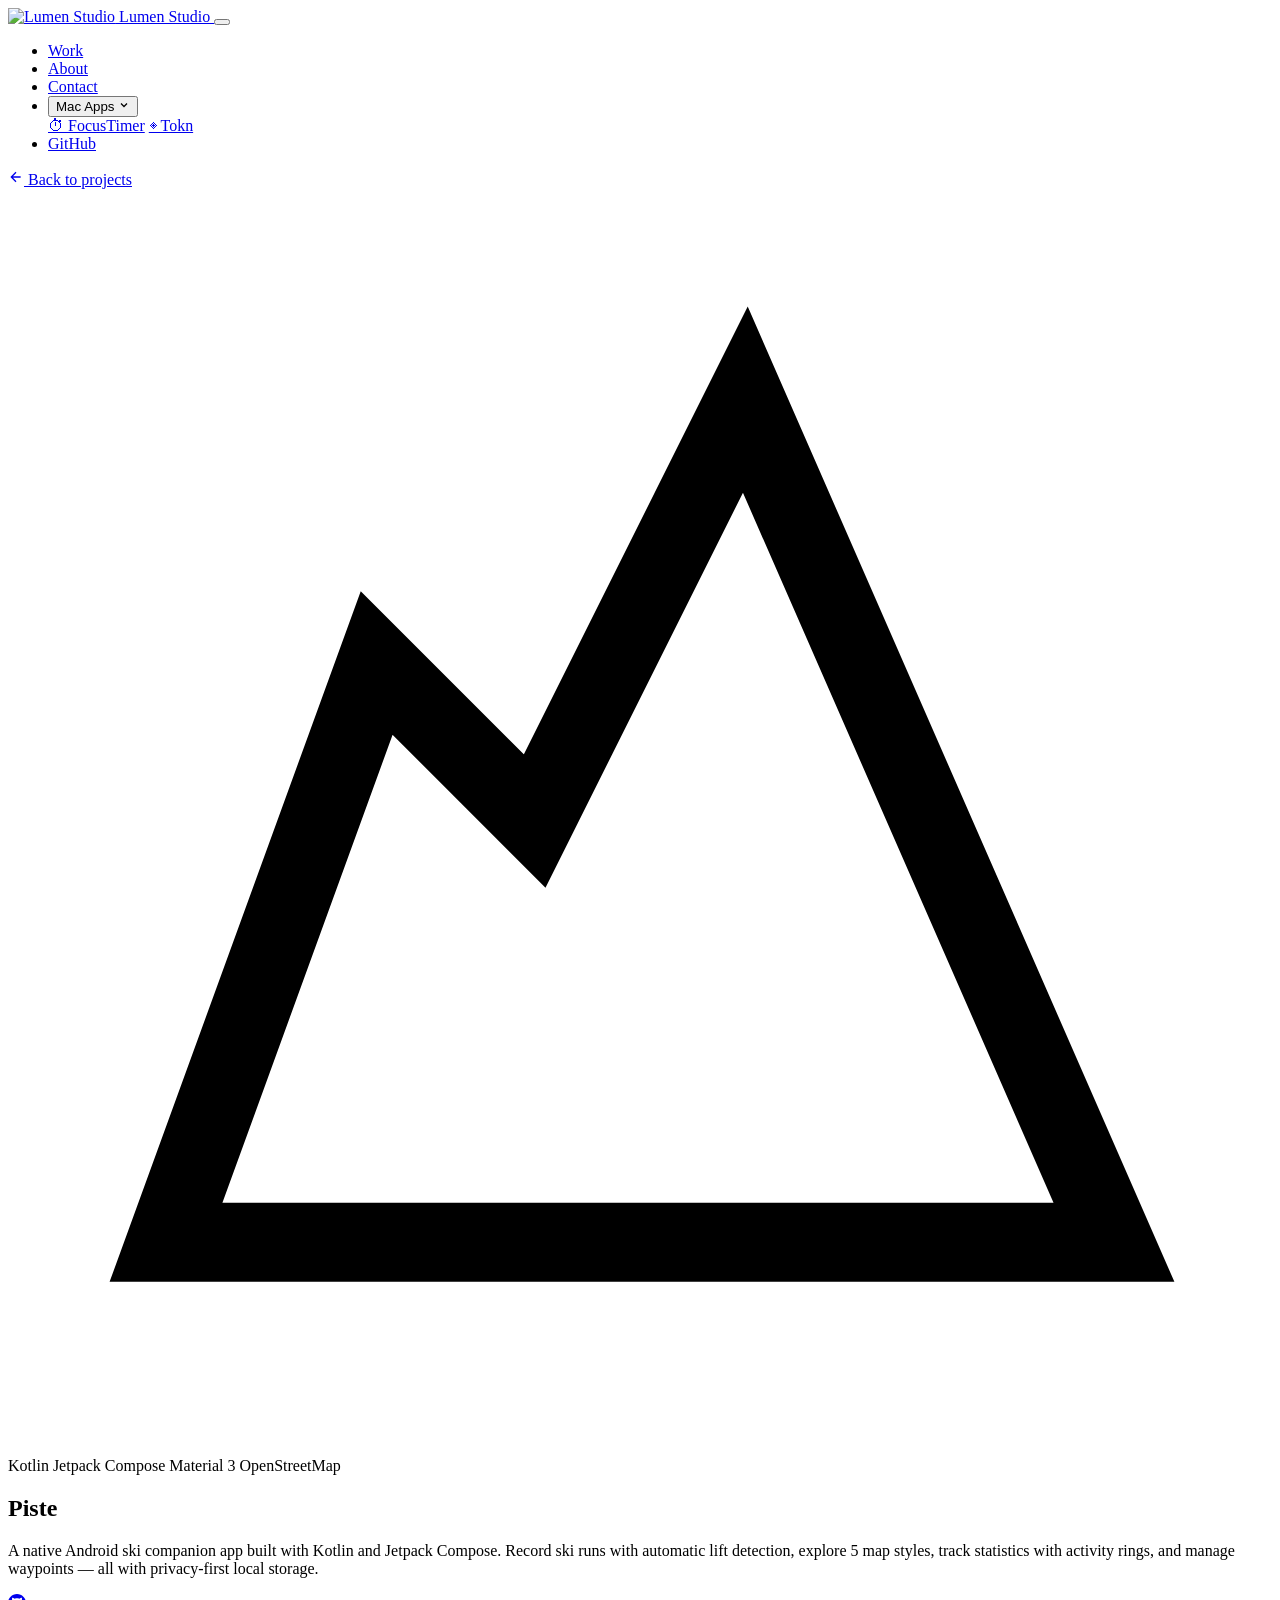
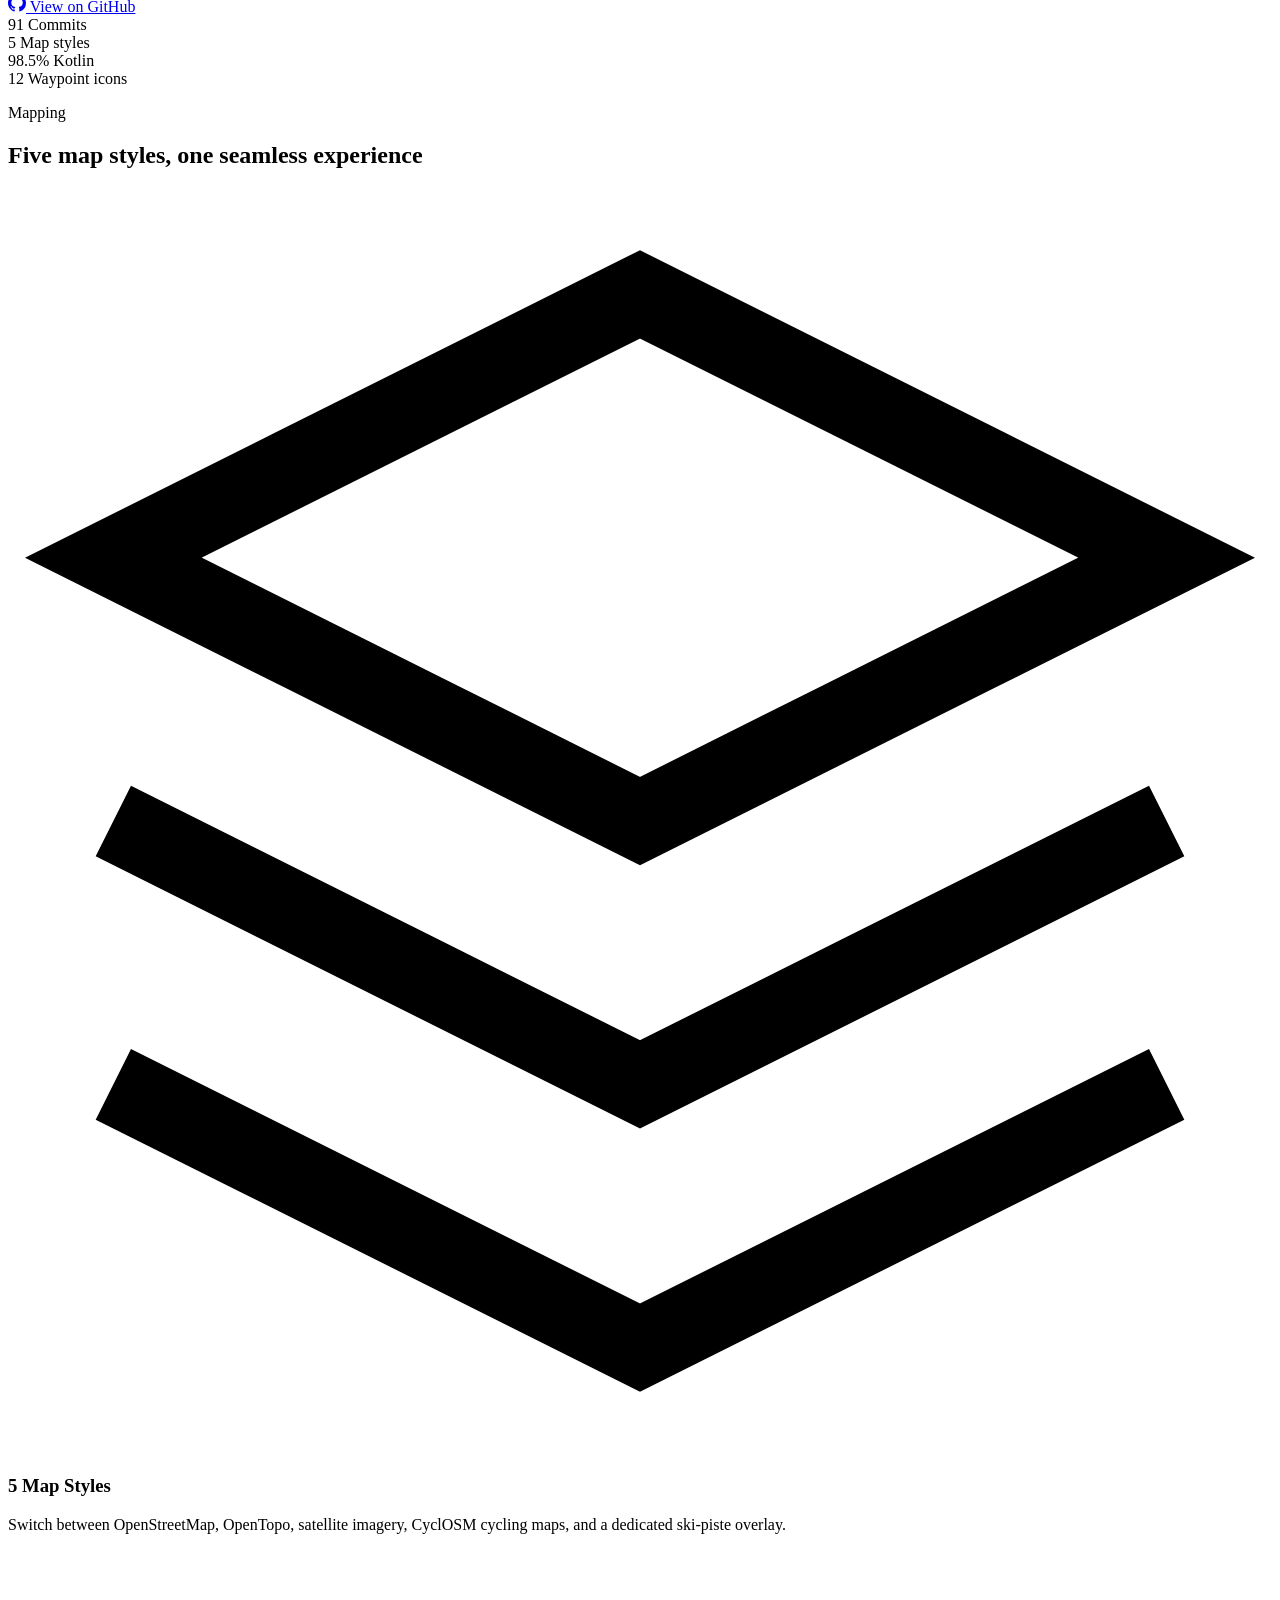
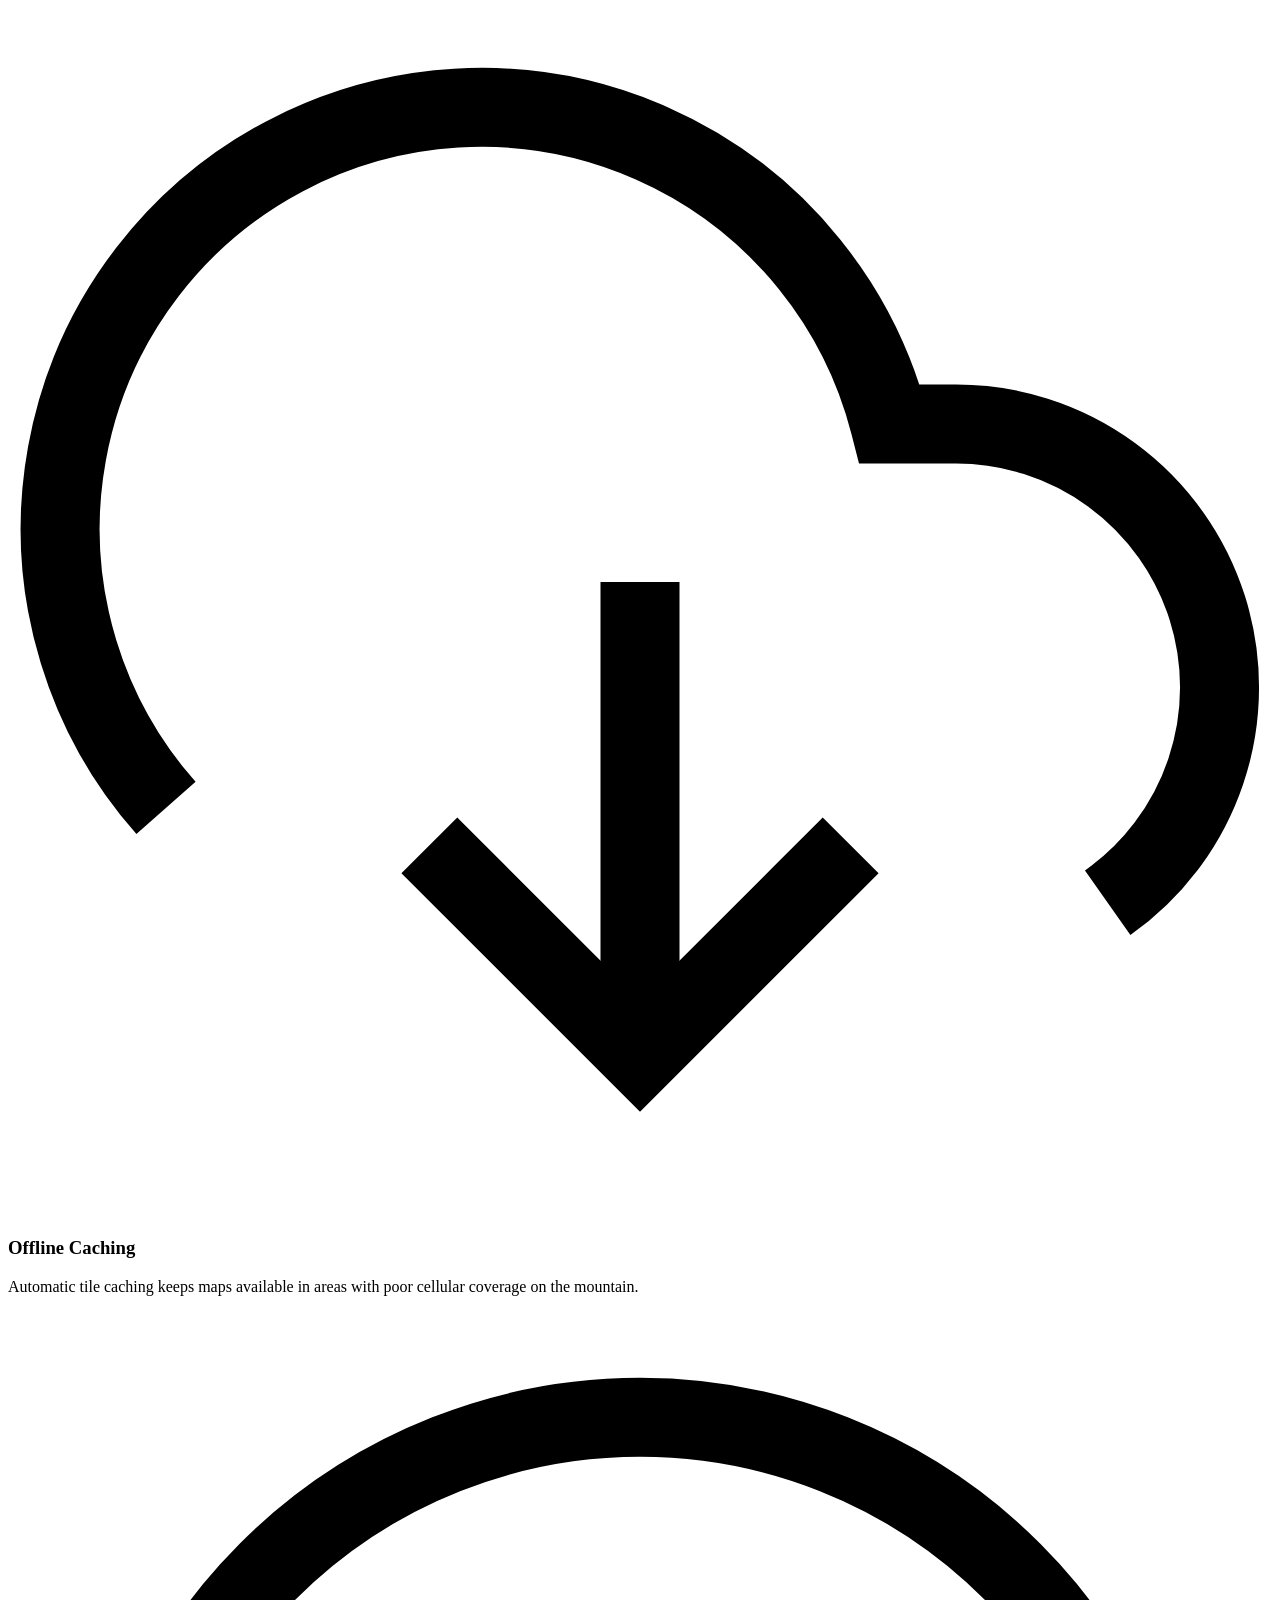
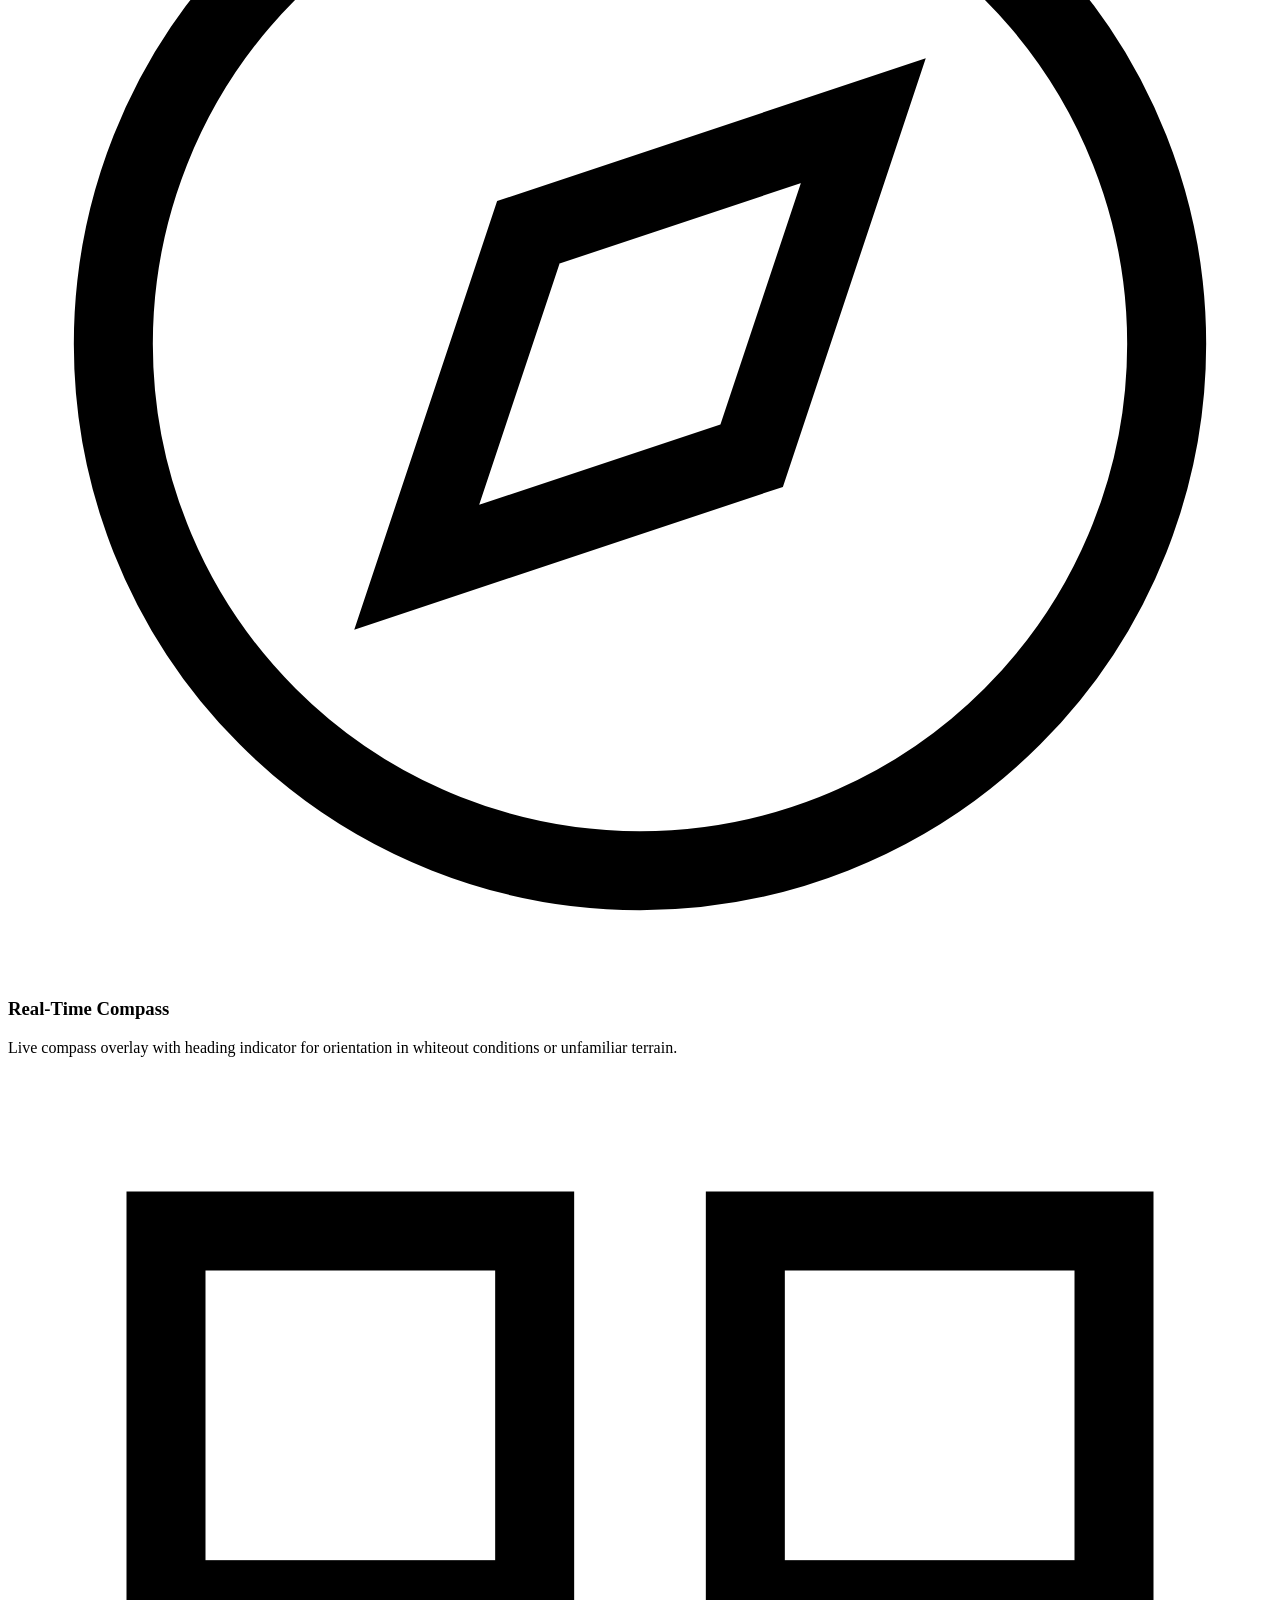
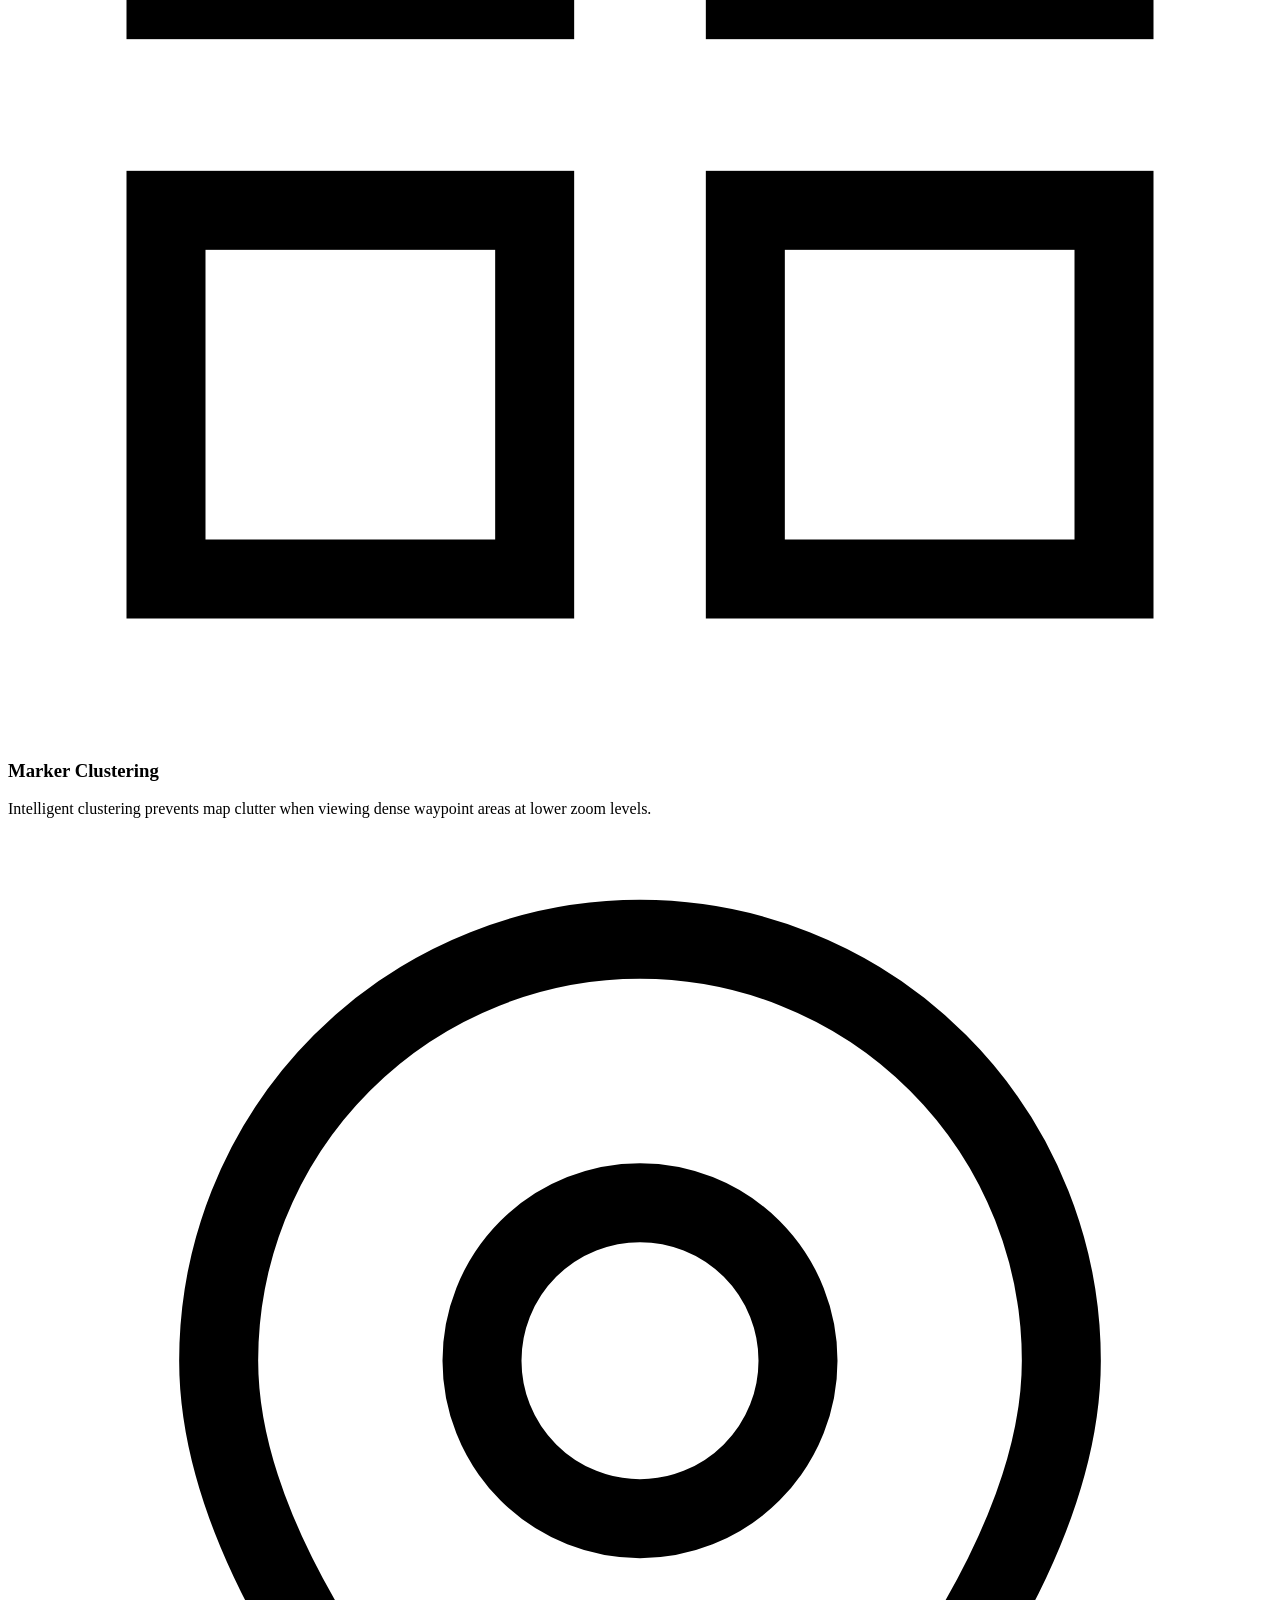
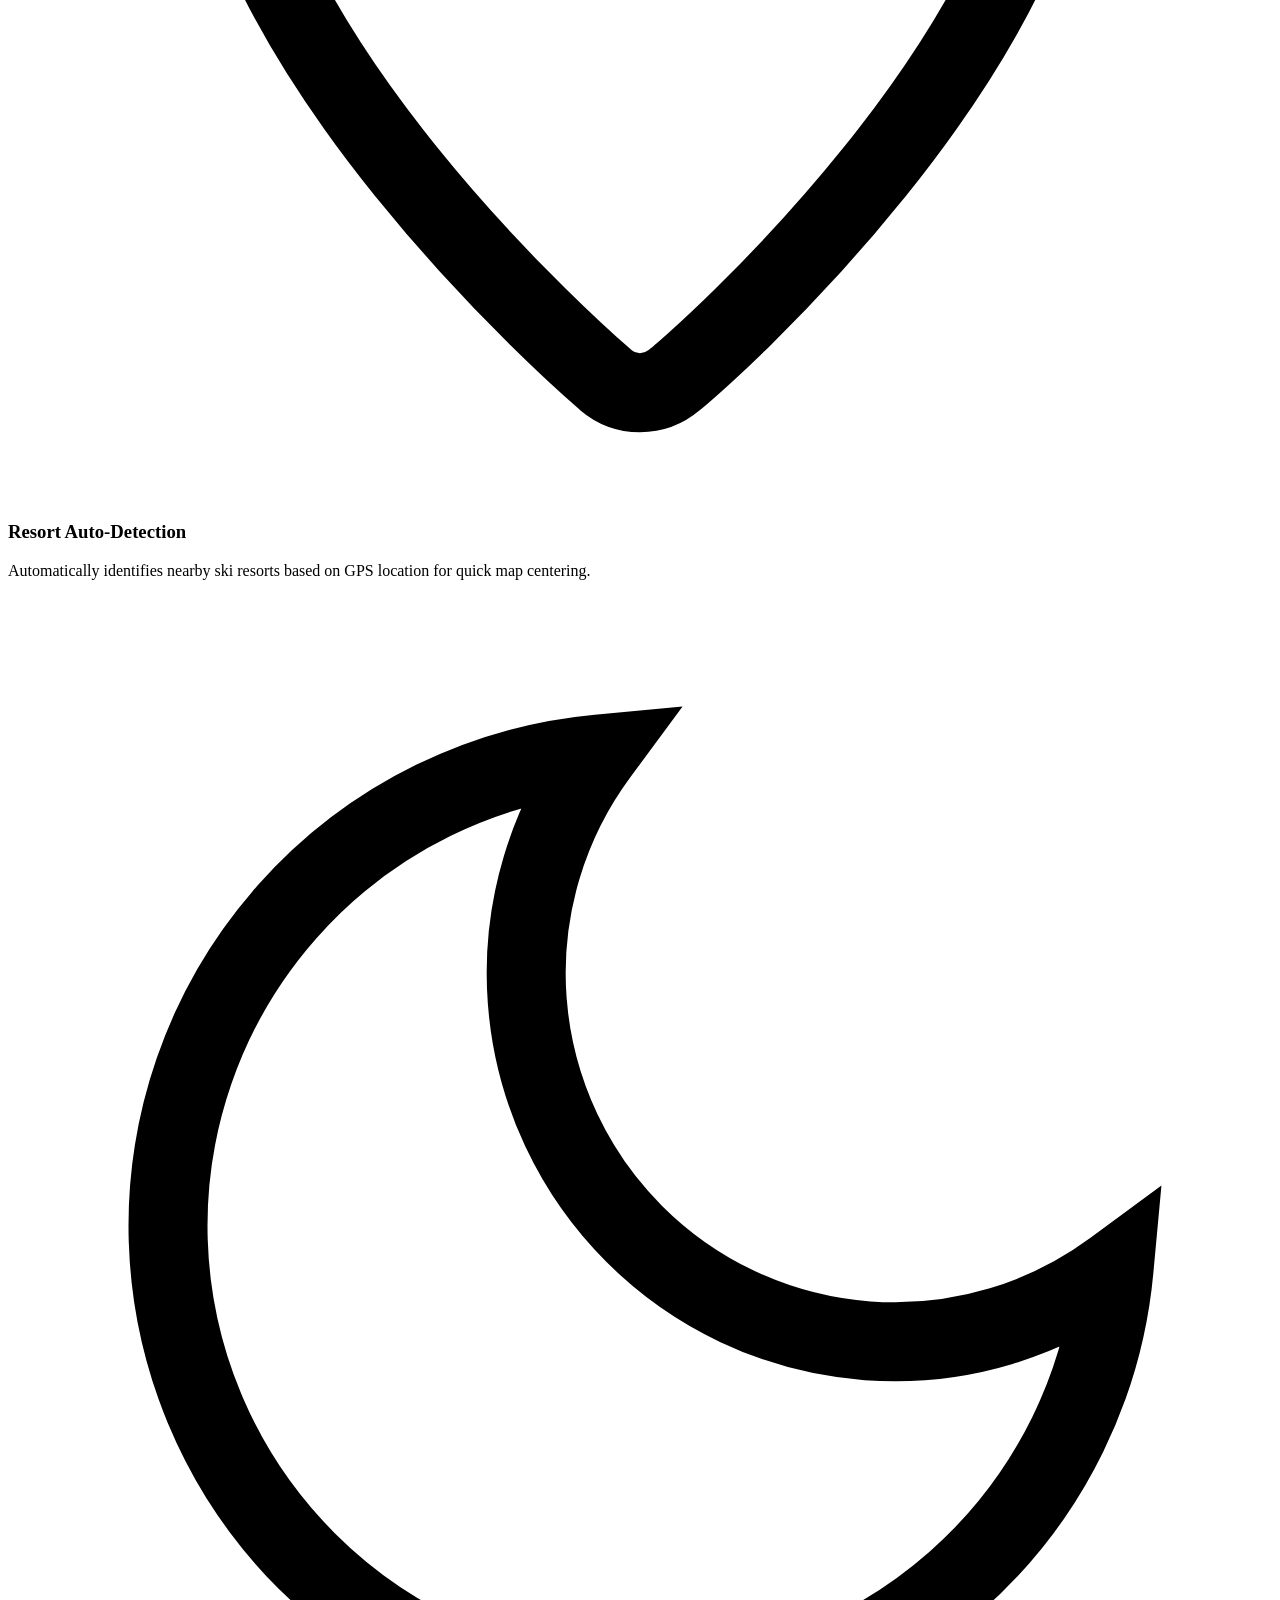
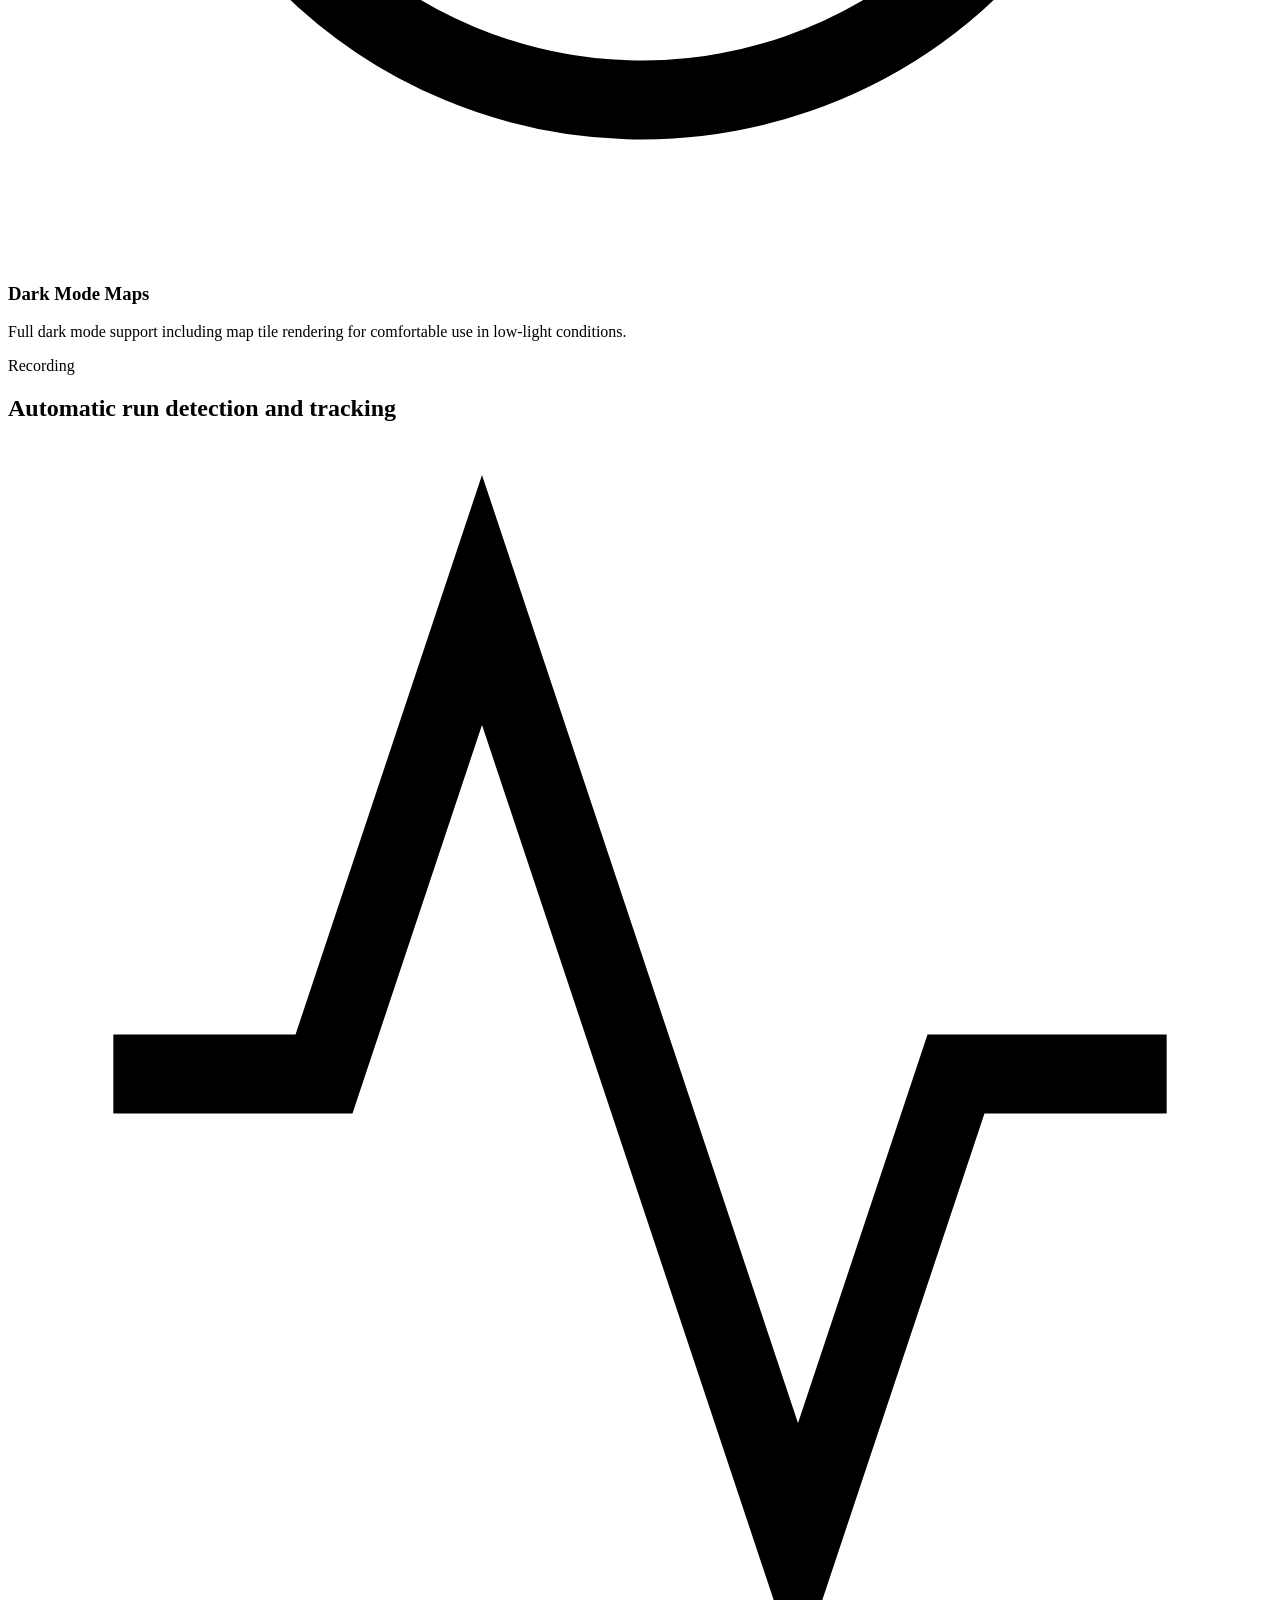
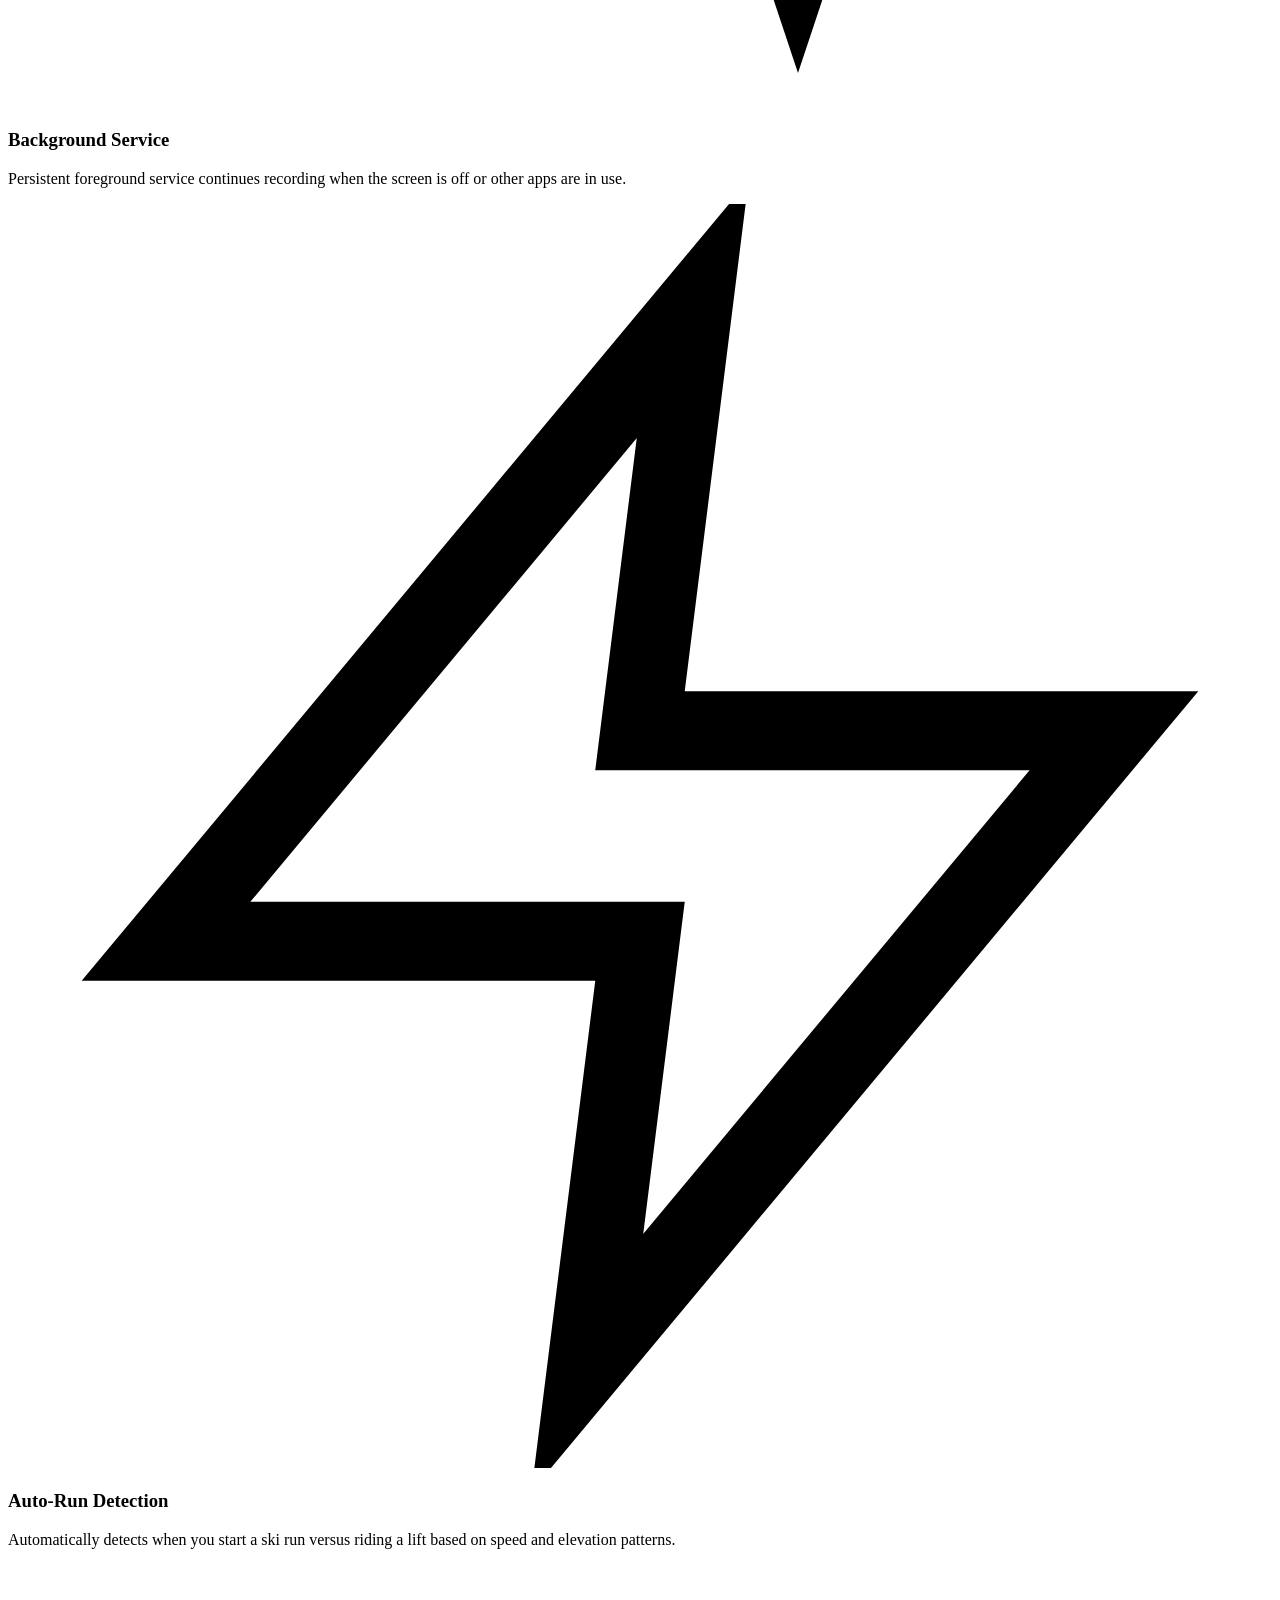
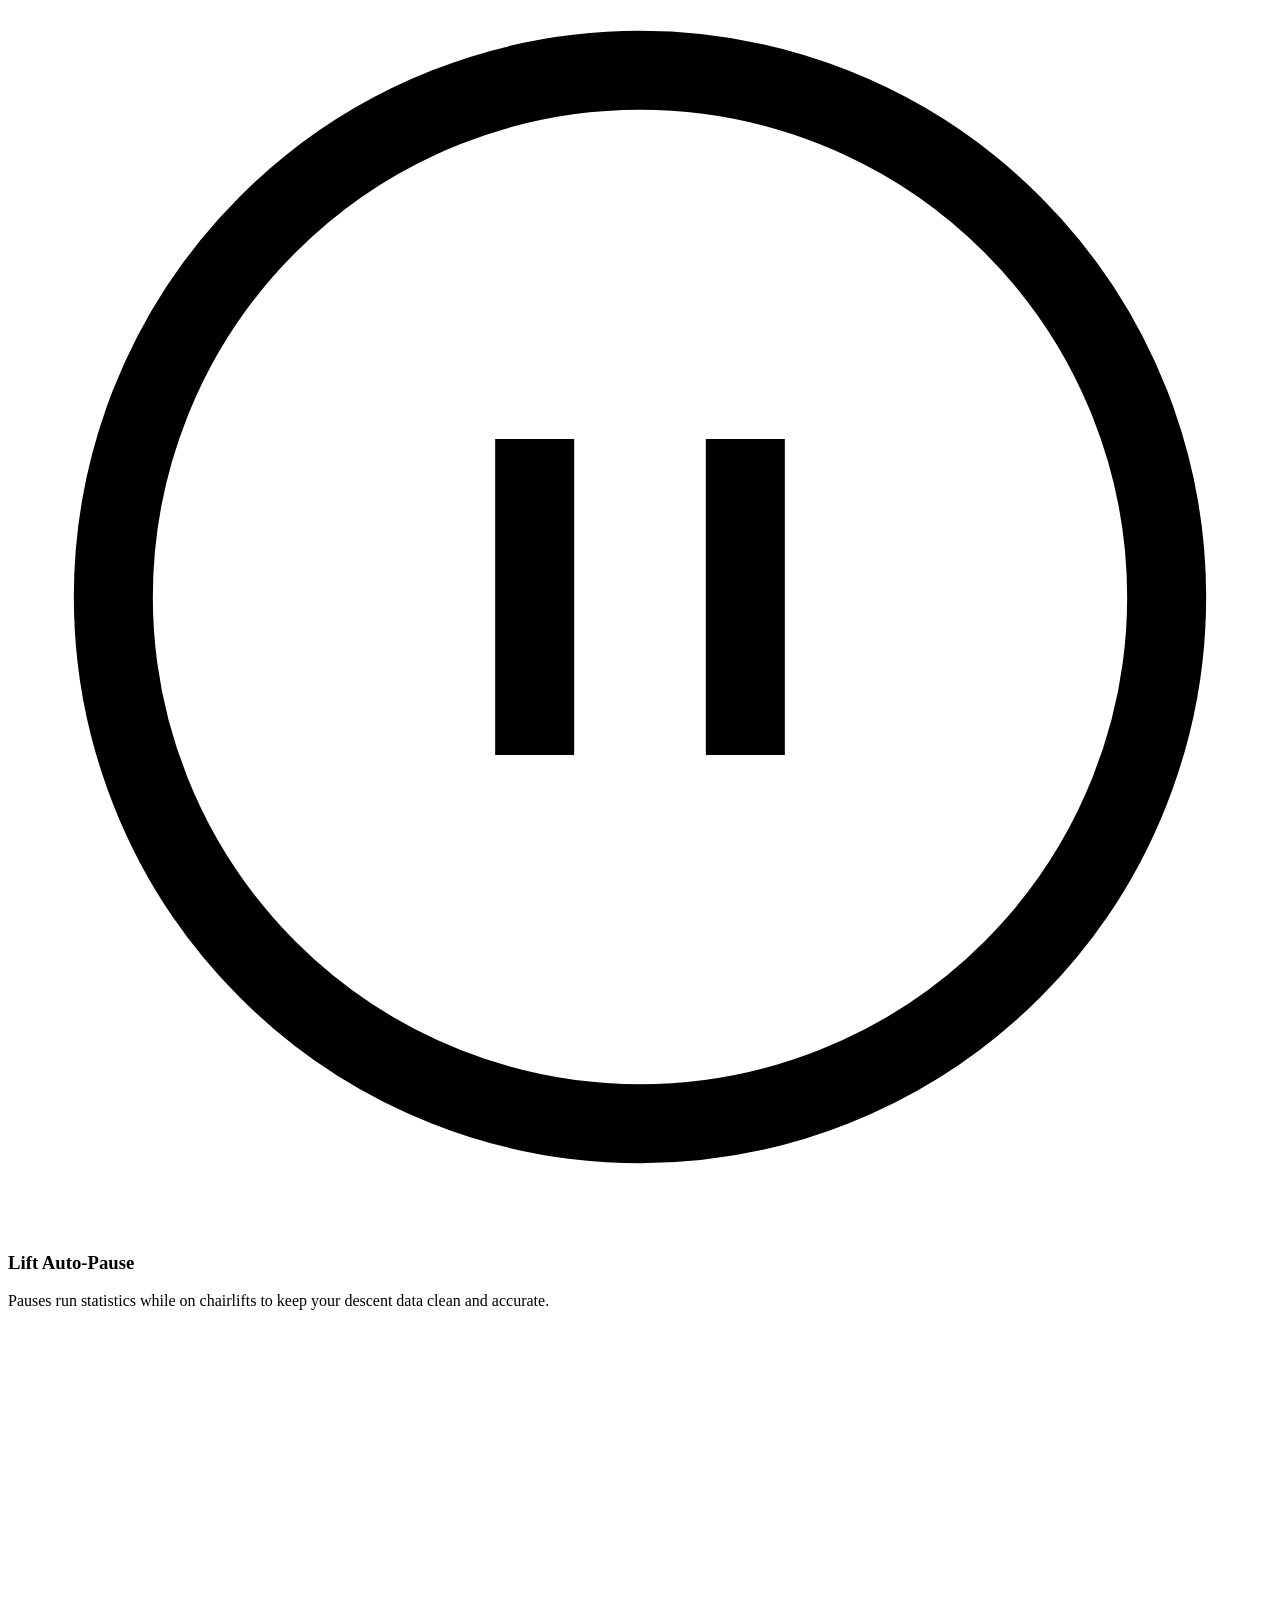
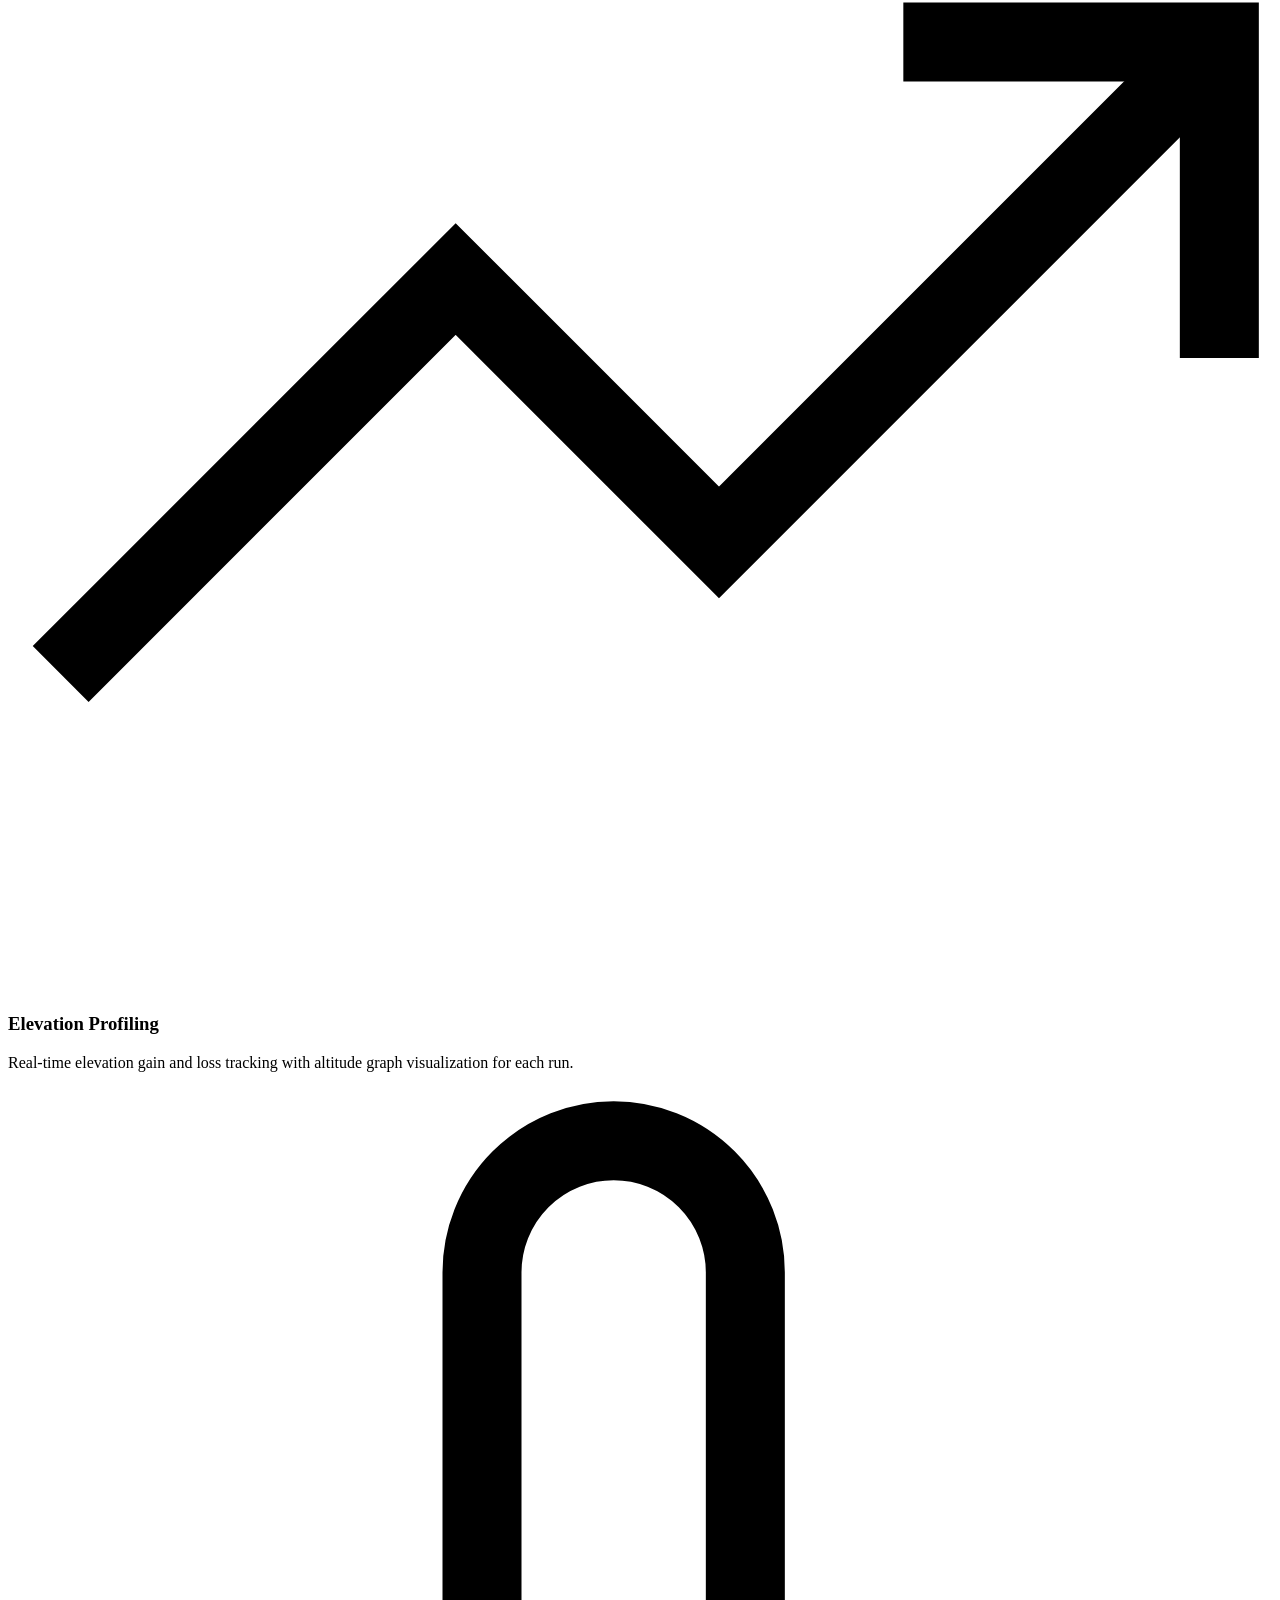
==== piste.html @ baf9c2a9 "Add README, LICENSE, 404 page, sitemap and absolute social metadata Co-Authored-By: Claude Sonnet 5." ====
<!DOCTYPE html>
<html lang="en">
<head>
    <meta charset="UTF-8">
    <meta name="viewport" content="width=device-width, initial-scale=1.0">
    <title>Piste — Lumen Studio</title>
    <meta name="description" content="Piste is a native Android ski companion app built with Kotlin and Jetpack Compose, featuring 5 map styles, ski run recording, activity statistics, and waypoint management.">
    <meta property="og:type"        content="website">
    <meta property="og:title"       content="Piste — Lumen Studio">
    <meta property="og:description" content="Piste is a native Android ski companion app with GPS run tracking, 5 map styles, speed heatmaps, and weather forecasts.">
    <meta property="og:image"       content="https://lumen.braunf.com/assets/og-image.png">
    <meta name="twitter:card"       content="summary_large_image">
    <meta name="twitter:title"      content="Piste — Lumen Studio">
    <meta name="twitter:description" content="Piste is a native Android ski companion app with GPS run tracking, 5 map styles, speed heatmaps, and weather forecasts.">
    <meta name="twitter:image"      content="https://lumen.braunf.com/assets/og-image.png">
    <link rel="canonical" href="https://lumen.braunf.com/piste.html">
    <meta property="og:url" content="https://lumen.braunf.com/piste.html">
    <link rel="stylesheet" href="style.css">
    <link rel="icon" href="assets/logo.png" type="image/png">
</head>
<body>
    <nav class="nav" id="nav">
        <div class="nav-inner">
            <a href="index.html" class="nav-logo">
                <img src="assets/logo.png" alt="Lumen Studio" class="nav-logo-img">
                Lumen Studio
            </a>
            <button class="nav-toggle" id="nav-toggle" aria-label="Toggle menu">
                <span></span><span></span><span></span>
            </button>
            <ul class="nav-links" id="nav-links">
                <li><a href="index.html#work">Work</a></li>
                <li><a href="index.html#about">About</a></li>
                <li><a href="index.html#contact">Contact</a></li>
                <li class="nav-mac-wrapper">
                    <button class="nav-mac-btn" id="mac-apps-btn" aria-expanded="false">
                        Mac Apps
                        <svg viewBox="0 0 24 24" width="12" height="12" fill="none" stroke="currentColor" stroke-width="2.5"><polyline points="6 9 12 15 18 9"/></svg>
                    </button>
                    <div class="nav-mac-menu" id="mac-apps-menu">
                        <a href="https://focus.braunf.com" target="_blank" rel="noopener" class="nav-mac-item nav-mac-item-focus">⏱ FocusTimer</a>
                        <a href="https://tokn.braunf.com" target="_blank" rel="noopener" class="nav-mac-item nav-mac-item-tokn">◈ Tokn</a>
                    </div>
                </li>
                <li><a href="https://github.com/lumenworksco" target="_blank" rel="noopener" class="nav-github">GitHub</a></li>
            </ul>
        </div>
    </nav>

    <section class="project-hero">
        <div class="project-hero-bg">
            <div class="project-hero-glow"></div>
        </div>
        <div class="container">
            <a href="index.html#work" class="back-link">
                <svg viewBox="0 0 24 24" width="16" height="16" fill="none" stroke="currentColor" stroke-width="2"><path d="M19 12H5M12 19l-7-7 7-7"/></svg>
                Back to projects
            </a>
            <div class="project-hero-content">
                <div class="project-hero-icon">
                    <svg viewBox="0 0 24 24" fill="none" stroke="currentColor" stroke-width="1.5"><path d="M3 20h18L14 4l-4 8-3-3-4 11z"/></svg>
                </div>
                <div class="project-hero-meta">
                    <span class="project-tag">Kotlin</span>
                    <span class="project-tag">Jetpack Compose</span>
                    <span class="project-tag">Material 3</span>
                    <span class="project-tag">OpenStreetMap</span>
                </div>
                <h1 class="project-hero-title">Piste</h1>
                <p class="project-hero-sub">A native Android ski companion app built with Kotlin and Jetpack Compose. Record ski runs with automatic lift detection, explore 5 map styles, track statistics with activity rings, and manage waypoints — all with privacy-first local storage.</p>
                <a href="https://github.com/lumenworksco/Piste-Formerly-Waypoint" target="_blank" rel="noopener" class="btn btn-ghost">
                    <svg width="18" height="18" viewBox="0 0 24 24" fill="currentColor"><path d="M12 0C5.37 0 0 5.37 0 12c0 5.31 3.435 9.795 8.205 11.385.6.105.825-.255.825-.57 0-.285-.015-1.23-.015-2.235-3.015.555-3.795-.735-4.035-1.41-.135-.345-.72-1.41-1.23-1.695-.42-.225-1.02-.78-.015-.795.945-.015 1.62.87 1.845 1.23 1.08 1.815 2.805 1.305 3.495.99.105-.78.42-1.305.765-1.605-2.67-.3-5.46-1.335-5.46-5.925 0-1.305.465-2.385 1.23-3.225-.12-.3-.54-1.53.12-3.18 0 0 1.005-.315 3.3 1.23.96-.27 1.98-.405 3-.405s2.04.135 3 .405c2.295-1.56 3.3-1.23 3.3-1.23.66 1.65.24 2.88.12 3.18.765.84 1.23 1.905 1.23 3.225 0 4.605-2.805 5.625-5.475 5.925.435.375.81 1.095.81 2.22 0 1.605-.015 2.895-.015 3.3 0 .315.225.69.825.57A12.02 12.02 0 0024 12c0-6.63-5.37-12-12-12z"/></svg>
                    View on GitHub
                </a>
            </div>
        </div>
    </section>

    <section class="project-stats-section">
        <div class="container">
            <div class="project-stats-grid">
                <div class="project-stat">
                    <span class="project-stat-number">91</span>
                    <span class="project-stat-label">Commits</span>
                </div>
                <div class="project-stat">
                    <span class="project-stat-number">5</span>
                    <span class="project-stat-label">Map styles</span>
                </div>
                <div class="project-stat">
                    <span class="project-stat-number">98.5%</span>
                    <span class="project-stat-label">Kotlin</span>
                </div>
                <div class="project-stat">
                    <span class="project-stat-number">12</span>
                    <span class="project-stat-label">Waypoint icons</span>
                </div>
            </div>
        </div>
    </section>

    <section class="project-detail">
        <div class="container">
            <div class="detail-section">
                <div class="section-header">
                    <p class="section-label">Mapping</p>
                    <h2 class="section-title">Five map styles, one seamless experience</h2>
                </div>
                <div class="feature-grid">
                    <div class="feature-card">
                        <div class="feature-icon">
                            <svg viewBox="0 0 24 24" fill="none" stroke="currentColor" stroke-width="1.5"><path d="M12 2L2 7l10 5 10-5-10-5z"/><path d="M2 17l10 5 10-5"/><path d="M2 12l10 5 10-5"/></svg>
                        </div>
                        <h3>5 Map Styles</h3>
                        <p>Switch between OpenStreetMap, OpenTopo, satellite imagery, CyclOSM cycling maps, and a dedicated ski-piste overlay.</p>
                    </div>
                    <div class="feature-card">
                        <div class="feature-icon">
                            <svg viewBox="0 0 24 24" fill="none" stroke="currentColor" stroke-width="1.5"><polyline points="8 17 12 21 16 17"/><line x1="12" y1="12" x2="12" y2="21"/><path d="M20.88 18.09A5 5 0 0018 9h-1.26A8 8 0 103 16.29"/></svg>
                        </div>
                        <h3>Offline Caching</h3>
                        <p>Automatic tile caching keeps maps available in areas with poor cellular coverage on the mountain.</p>
                    </div>
                    <div class="feature-card">
                        <div class="feature-icon">
                            <svg viewBox="0 0 24 24" fill="none" stroke="currentColor" stroke-width="1.5"><circle cx="12" cy="12" r="10"/><polygon points="16.24 7.76 14.12 14.12 7.76 16.24 9.88 9.88 16.24 7.76"/></svg>
                        </div>
                        <h3>Real-Time Compass</h3>
                        <p>Live compass overlay with heading indicator for orientation in whiteout conditions or unfamiliar terrain.</p>
                    </div>
                    <div class="feature-card">
                        <div class="feature-icon">
                            <svg viewBox="0 0 24 24" fill="none" stroke="currentColor" stroke-width="1.5"><rect x="3" y="3" width="7" height="7"/><rect x="14" y="3" width="7" height="7"/><rect x="14" y="14" width="7" height="7"/><rect x="3" y="14" width="7" height="7"/></svg>
                        </div>
                        <h3>Marker Clustering</h3>
                        <p>Intelligent clustering prevents map clutter when viewing dense waypoint areas at lower zoom levels.</p>
                    </div>
                    <div class="feature-card">
                        <div class="feature-icon">
                            <svg viewBox="0 0 24 24" fill="none" stroke="currentColor" stroke-width="1.5"><circle cx="12" cy="10" r="3"/><path d="M12 2a8 8 0 0 0-8 8c0 5.4 7.05 11.5 7.35 11.76a1 1 0 0 0 1.3 0C13 21.5 20 15.4 20 10a8 8 0 0 0-8-8z"/></svg>
                        </div>
                        <h3>Resort Auto-Detection</h3>
                        <p>Automatically identifies nearby ski resorts based on GPS location for quick map centering.</p>
                    </div>
                    <div class="feature-card">
                        <div class="feature-icon">
                            <svg viewBox="0 0 24 24" fill="none" stroke="currentColor" stroke-width="1.5"><path d="M21 12.79A9 9 0 1111.21 3 7 7 0 0021 12.79z"/></svg>
                        </div>
                        <h3>Dark Mode Maps</h3>
                        <p>Full dark mode support including map tile rendering for comfortable use in low-light conditions.</p>
                    </div>
                </div>
            </div>

            <div class="detail-section">
                <div class="section-header">
                    <p class="section-label">Recording</p>
                    <h2 class="section-title">Automatic run detection and tracking</h2>
                </div>
                <div class="feature-grid">
                    <div class="feature-card">
                        <div class="feature-icon">
                            <svg viewBox="0 0 24 24" fill="none" stroke="currentColor" stroke-width="1.5"><polyline points="22 12 18 12 15 21 9 3 6 12 2 12"/></svg>
                        </div>
                        <h3>Background Service</h3>
                        <p>Persistent foreground service continues recording when the screen is off or other apps are in use.</p>
                    </div>
                    <div class="feature-card">
                        <div class="feature-icon">
                            <svg viewBox="0 0 24 24" fill="none" stroke="currentColor" stroke-width="1.5"><polygon points="13 2 3 14 12 14 11 22 21 10 12 10 13 2"/></svg>
                        </div>
                        <h3>Auto-Run Detection</h3>
                        <p>Automatically detects when you start a ski run versus riding a lift based on speed and elevation patterns.</p>
                    </div>
                    <div class="feature-card">
                        <div class="feature-icon">
                            <svg viewBox="0 0 24 24" fill="none" stroke="currentColor" stroke-width="1.5"><circle cx="12" cy="12" r="10"/><line x1="10" y1="15" x2="10" y2="9"/><line x1="14" y1="15" x2="14" y2="9"/></svg>
                        </div>
                        <h3>Lift Auto-Pause</h3>
                        <p>Pauses run statistics while on chairlifts to keep your descent data clean and accurate.</p>
                    </div>
                    <div class="feature-card">
                        <div class="feature-icon">
                            <svg viewBox="0 0 24 24" fill="none" stroke="currentColor" stroke-width="1.5"><polyline points="23 6 13.5 15.5 8.5 10.5 1 18"/><polyline points="17 6 23 6 23 12"/></svg>
                        </div>
                        <h3>Elevation Profiling</h3>
                        <p>Real-time elevation gain and loss tracking with altitude graph visualization for each run.</p>
                    </div>
                    <div class="feature-card">
                        <div class="feature-icon">
                            <svg viewBox="0 0 24 24" fill="none" stroke="currentColor" stroke-width="1.5"><path d="M14 14.76V3.5a2.5 2.5 0 0 0-5 0v11.26a4.5 4.5 0 1 0 5 0z"/></svg>
                        </div>
                        <h3>Speed Heatmaps</h3>
                        <p>Color-coded track overlays showing speed variations across your recorded runs on the map.</p>
                    </div>
                    <div class="feature-card">
                        <div class="feature-icon">
                            <svg viewBox="0 0 24 24" fill="none" stroke="currentColor" stroke-width="1.5"><polyline points="23 4 23 10 17 10"/><path d="M20.49 15a9 9 0 1 1-2.12-9.36L23 10"/></svg>
                        </div>
                        <h3>Session Recovery</h3>
                        <p>Automatic session persistence recovers your active recording if the app is killed or the device restarts.</p>
                    </div>
                </div>
            </div>

            <div class="detail-section">
                <div class="section-header">
                    <p class="section-label">Statistics</p>
                    <h2 class="section-title">Visualize your progress</h2>
                </div>
                <div class="ml-grid">
                    <div class="ml-card">
                        <h3>Activity Rings</h3>
                        <p>Apple-inspired activity rings tracking daily vertical meters, distance, and run count against personal goals.</p>
                    </div>
                    <div class="ml-card">
                        <h3>GitHub-Style Heatmap</h3>
                        <p>Year-at-a-glance contribution-style heatmap showing skiing frequency and intensity over time.</p>
                    </div>
                    <div class="ml-card">
                        <h3>Personal Bests & Streaks</h3>
                        <p>Automatic tracking of fastest speeds, longest runs, biggest vertical days, and consecutive skiing streaks.</p>
                    </div>
                </div>
            </div>

            <div class="detail-section">
                <div class="section-header">
                    <p class="section-label">Architecture</p>
                    <h2 class="section-title">Built with modern Android</h2>
                </div>
                <div class="tech-detail-grid">
                    <div class="tech-detail-card">
                        <h4>Stack</h4>
                        <div class="tech-tags">
                            <span class="project-tag">Kotlin</span>
                            <span class="project-tag">Jetpack Compose</span>
                            <span class="project-tag">Material 3</span>
                            <span class="project-tag">osmdroid</span>
                            <span class="project-tag">Coil</span>
                            <span class="project-tag">Coroutines</span>
                        </div>
                    </div>
                    <div class="tech-detail-card">
                        <h4>APIs & Services</h4>
                        <div class="tech-tags">
                            <span class="project-tag">OpenStreetMap</span>
                            <span class="project-tag">Google Play Location</span>
                            <span class="project-tag">Open-Meteo</span>
                            <span class="project-tag">GPX</span>
                            <span class="project-tag">Strava</span>
                        </div>
                    </div>
                    <div class="tech-detail-card">
                        <h4>Architecture</h4>
                        <ul class="arch-list">
                            <li>MVVM with repository pattern</li>
                            <li>SharedPreferences + Gson storage</li>
                            <li>Foreground service for GPS recording</li>
                            <li>Privacy-first — no cloud sync</li>
                            <li>MIT licensed, fully open-source</li>
                        </ul>
                    </div>
                    <div class="tech-detail-card">
                        <h4>Safety Features</h4>
                        <ul class="arch-list">
                            <li>Daylight tracking with sunset warnings</li>
                            <li>Avalanche risk awareness alerts</li>
                            <li>Session crash recovery</li>
                            <li>GPX import/export for data portability</li>
                            <li>Full backup and restore</li>
                        </ul>
                    </div>
                </div>
            </div>
        </div>
    </section>

    <section class="project-cta">
        <div class="container">
            <div class="contact-inner">
                <p class="section-label">Explore</p>
                <h2 class="section-title">See the full source</h2>
                <p class="contact-sub">Piste is open-source and available on GitHub.</p>
                <div class="contact-links">
                    <a href="https://github.com/lumenworksco/Piste-Formerly-Waypoint" target="_blank" rel="noopener" class="btn btn-primary btn-lg">
                        <svg width="20" height="20" viewBox="0 0 24 24" fill="currentColor"><path d="M12 0C5.37 0 0 5.37 0 12c0 5.31 3.435 9.795 8.205 11.385.6.105.825-.255.825-.57 0-.285-.015-1.23-.015-2.235-3.015.555-3.795-.735-4.035-1.41-.135-.345-.72-1.41-1.23-1.695-.42-.225-1.02-.78-.015-.795.945-.015 1.62.87 1.845 1.23 1.08 1.815 2.805 1.305 3.495.99.105-.78.42-1.305.765-1.605-2.67-.3-5.46-1.335-5.46-5.925 0-1.305.465-2.385 1.23-3.225-.12-.3-.54-1.53.12-3.18 0 0 1.005-.315 3.3 1.23.96-.27 1.98-.405 3-.405s2.04.135 3 .405c2.295-1.56 3.3-1.23 3.3-1.23.66 1.65.24 2.88.12 3.18.765.84 1.23 1.905 1.23 3.225 0 4.605-2.805 5.625-5.475 5.925.435.375.81 1.095.81 2.22 0 1.605-.015 2.895-.015 3.3 0 .315.225.69.825.57A12.02 12.02 0 0024 12c0-6.63-5.37-12-12-12z"/></svg>
                        View on GitHub
                    </a>
                    <a href="index.html#work" class="btn btn-ghost btn-lg">
                        <svg viewBox="0 0 24 24" width="20" height="20" fill="none" stroke="currentColor" stroke-width="2"><path d="M19 12H5M12 19l-7-7 7-7"/></svg>
                        All projects
                    </a>
                </div>
            </div>
        </div>
    </section>

    <footer class="footer">
        <div class="container">
            <div class="footer-inner">
                <div class="footer-brand">
                    <img src="assets/logo.png" alt="Lumen Studio" class="footer-logo-img">
                    Lumen Studio
                </div>
                <p class="footer-copy">&copy; 2025 Lumen Studio. Luxembourg.</p>
            </div>
        </div>
    </footer>

    <script src="script.js"></script>
</body>
</html>
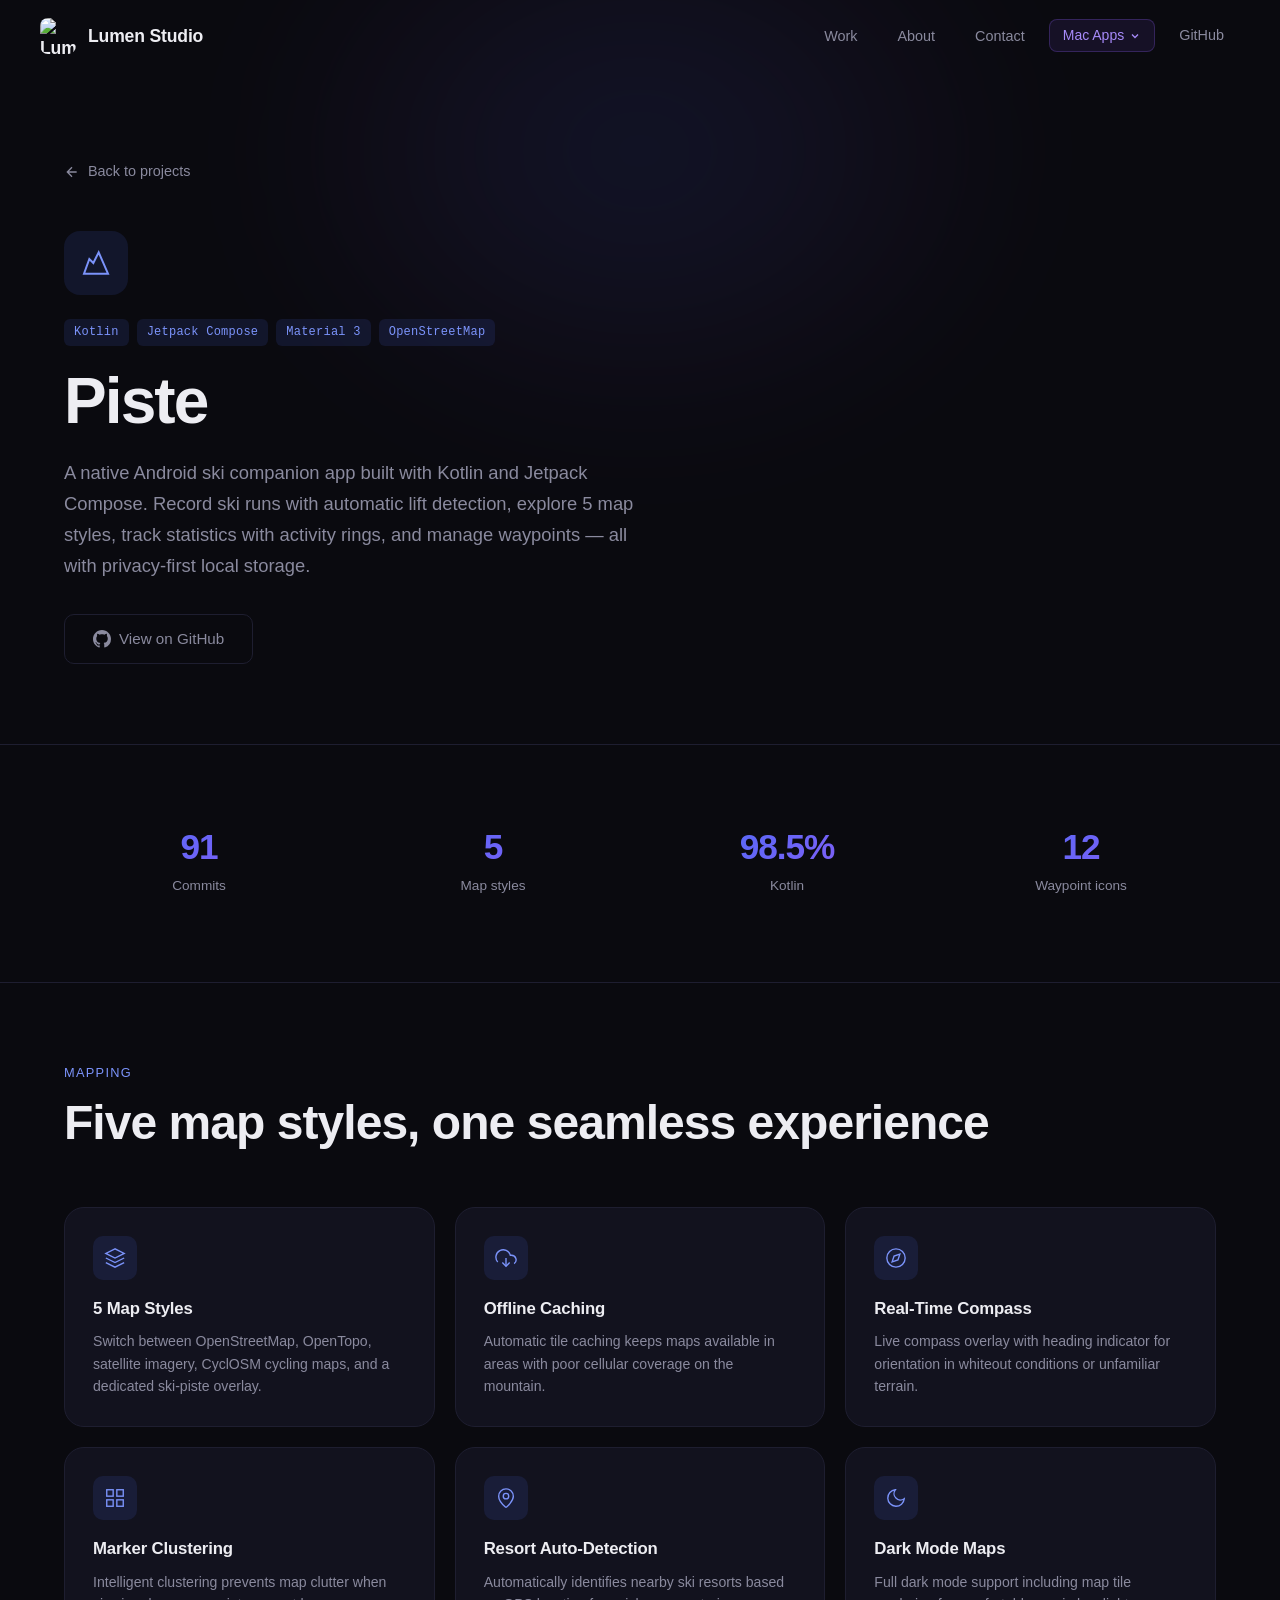
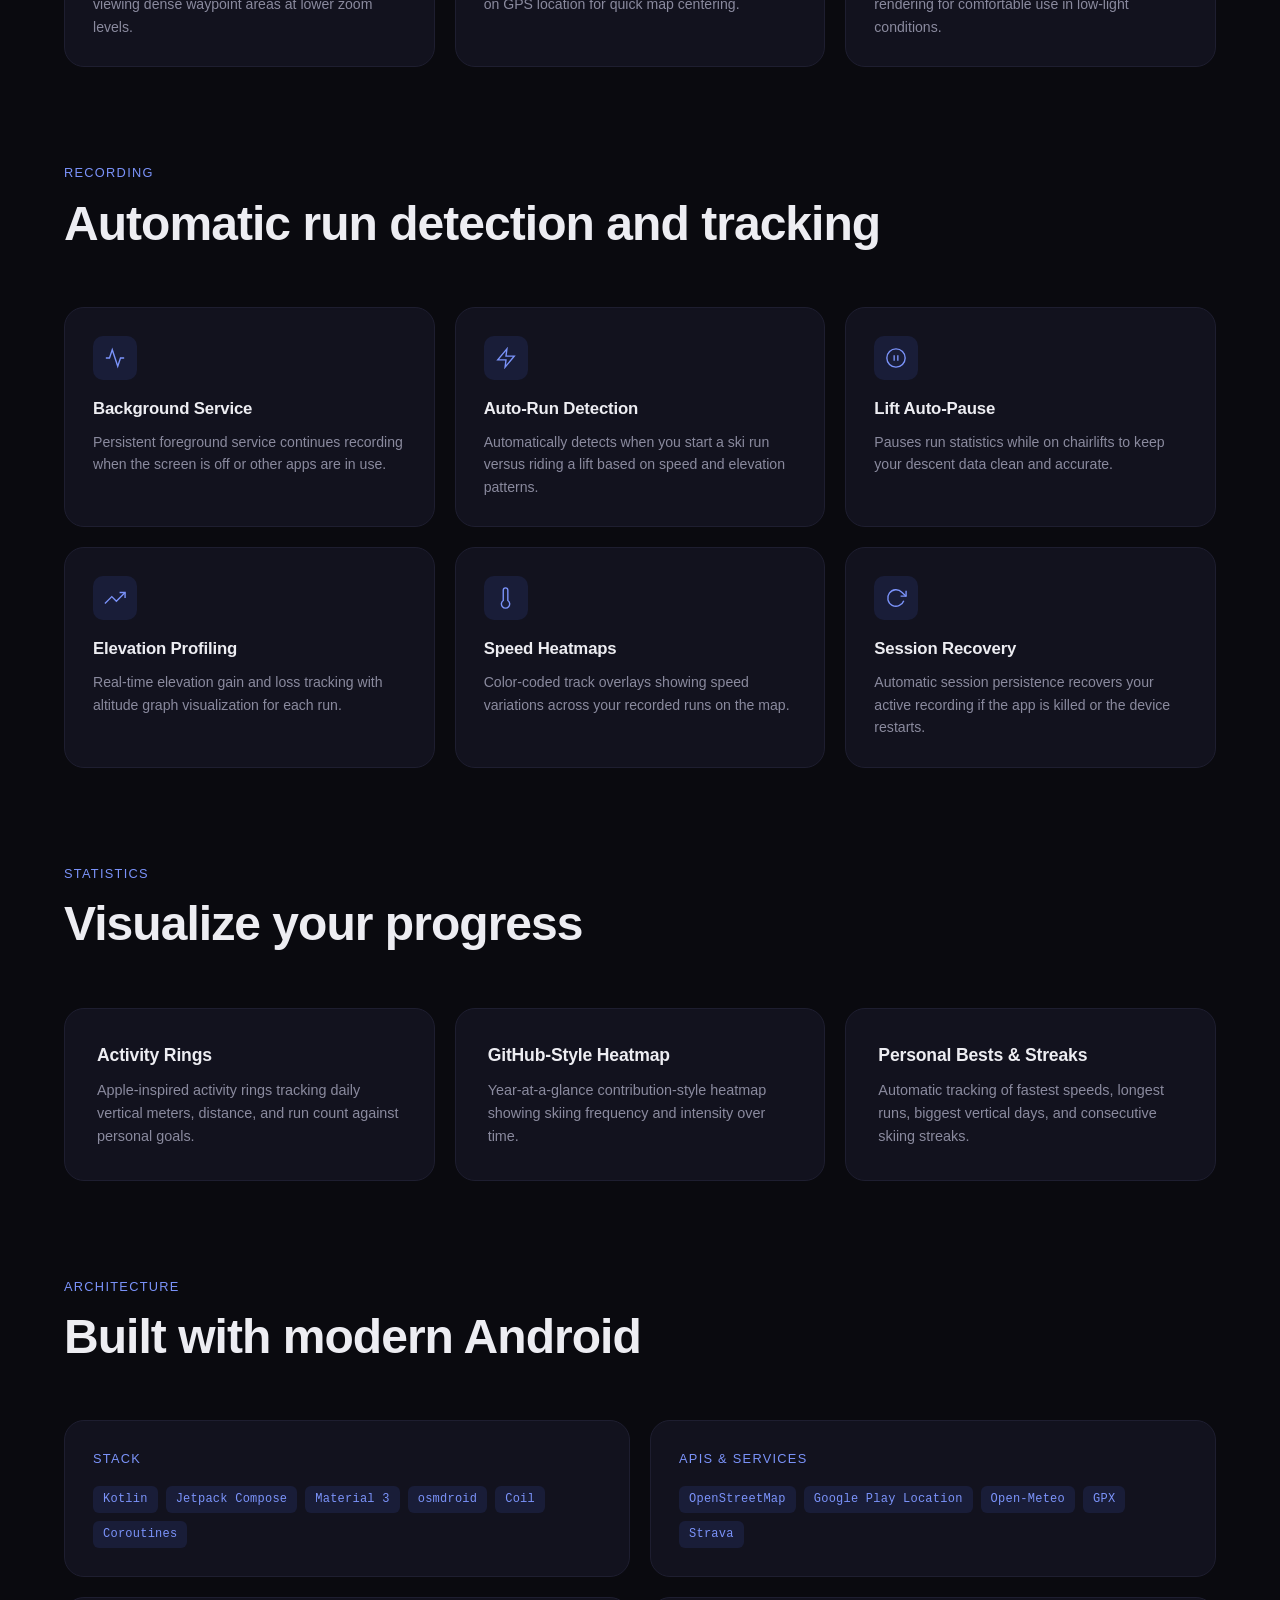
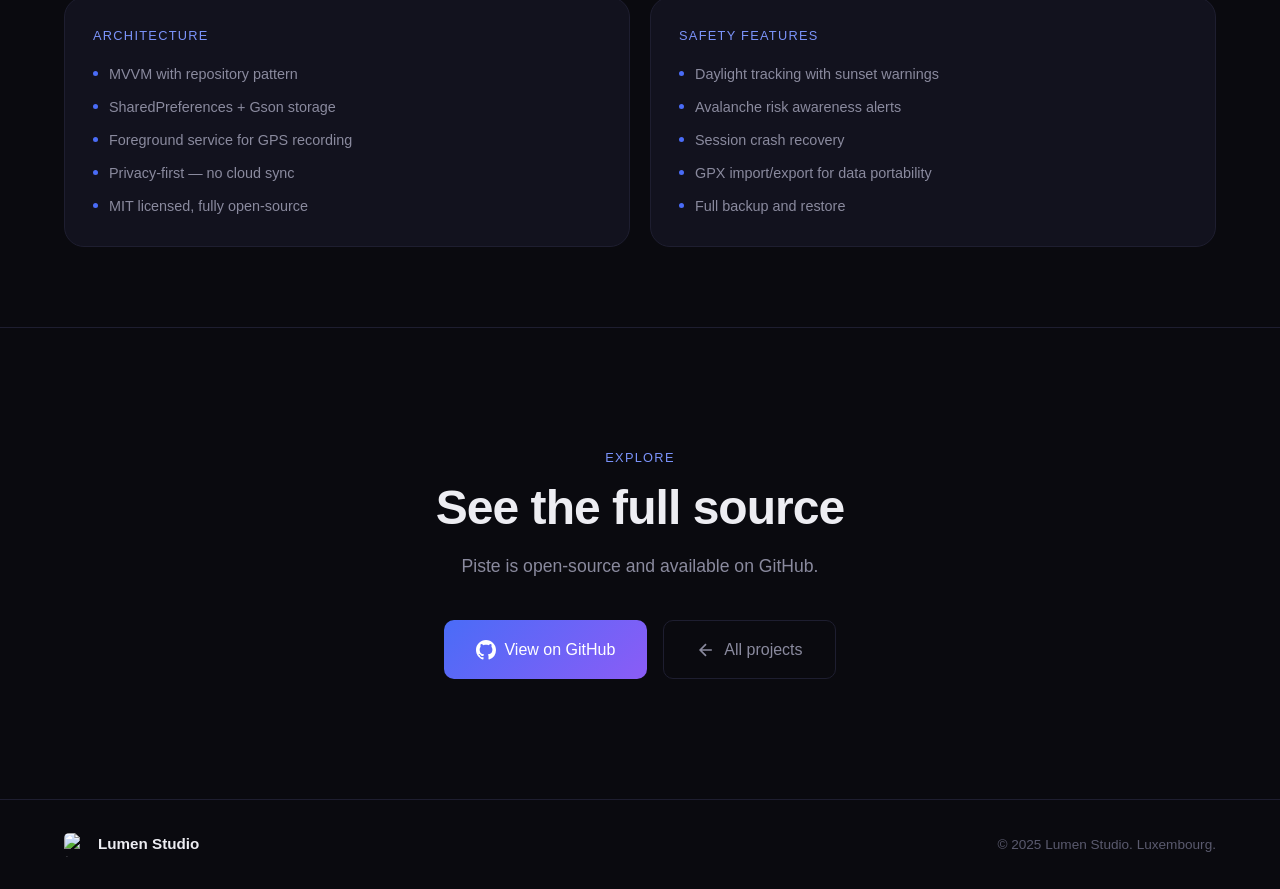
==== commit 56d888b3: "Add theme-color, og:site_name/alt and reduced-motion support Co-Authored-By: Claude Sonnet 5.5 <nore" ====
--- a/piste.html
+++ b/piste.html
@@ -13,6 +13,9 @@
     <meta name="twitter:title"      content="Piste — Lumen Studio">
     <meta name="twitter:description" content="Piste is a native Android ski companion app with GPS run tracking, 5 map styles, speed heatmaps, and weather forecasts.">
     <meta name="twitter:image"      content="https://lumen.braunf.com/assets/og-image.png">
+    <meta name="theme-color" content="#0a0a0f">
+    <meta property="og:site_name" content="Lumen Studio">
+    <meta property="og:image:alt" content="Lumen Studio: AI research. Brilliantly built.">
     <link rel="canonical" href="https://lumen.braunf.com/piste.html">
     <meta property="og:url" content="https://lumen.braunf.com/piste.html">
     <link rel="stylesheet" href="style.css">
--- a/style.css
+++ b/style.css
@@ -0,0 +1,1270 @@
+/* ===== Reset & Base ===== */
+*, *::before, *::after {
+    margin: 0;
+    padding: 0;
+    box-sizing: border-box;
+}
+
+:root {
+    --bg: #0a0a0f;
+    --bg-raised: #0f0f18;
+    --bg-card: #12121e;
+    --border: #1e1e30;
+    --border-hover: #2e2e48;
+    --text: #ededf2;
+    --text-muted: #8a8a9e;
+    --text-dim: #5a5a6e;
+    --accent: #4a6cf7;
+    --accent-light: #7b93fa;
+    --accent-dim: rgba(74, 108, 247, 0.12);
+    --accent-glow: rgba(74, 108, 247, 0.3);
+    --gradient-start: #4a6cf7;
+    --gradient-end: #8b5cf6;
+    --radius: 12px;
+    --radius-lg: 20px;
+    --font: -apple-system, BlinkMacSystemFont, 'Segoe UI', Roboto, 'Helvetica Neue', sans-serif;
+    --font-mono: 'SF Mono', 'Fira Code', 'Fira Mono', Menlo, monospace;
+    --max-w: 1200px;
+    --transition: 0.3s cubic-bezier(0.4, 0, 0.2, 1);
+}
+
+html {
+    scroll-behavior: smooth;
+    -webkit-font-smoothing: antialiased;
+    -moz-osx-font-smoothing: grayscale;
+}
+
+body {
+    font-family: var(--font);
+    background: var(--bg);
+    color: var(--text);
+    line-height: 1.6;
+    overflow-x: hidden;
+}
+
+a {
+    color: inherit;
+    text-decoration: none;
+}
+
+img { max-width: 100%; display: block; }
+
+.container {
+    max-width: var(--max-w);
+    margin: 0 auto;
+    padding: 0 24px;
+}
+
+/* ===== Nav ===== */
+.nav {
+    position: fixed;
+    top: 0;
+    left: 0;
+    right: 0;
+    z-index: 100;
+    padding: 0 24px;
+    transition: background var(--transition), backdrop-filter var(--transition);
+}
+
+.nav.scrolled {
+    background: rgba(10, 10, 15, 0.88);
+    backdrop-filter: blur(20px);
+    -webkit-backdrop-filter: blur(20px);
+    border-bottom: 1px solid var(--border);
+}
+
+.nav-inner {
+    max-width: var(--max-w);
+    margin: 0 auto;
+    display: flex;
+    align-items: center;
+    justify-content: space-between;
+    height: 72px;
+}
+
+.nav-logo {
+    display: flex;
+    align-items: center;
+    gap: 12px;
+    font-weight: 600;
+    font-size: 1.1rem;
+    letter-spacing: -0.01em;
+}
+
+.nav-logo-img {
+    width: 36px;
+    height: 36px;
+    border-radius: 8px;
+    object-fit: cover;
+}
+
+.nav-links {
+    display: flex;
+    align-items: center;
+    gap: 8px;
+    list-style: none;
+}
+
+.nav-links a {
+    padding: 8px 16px;
+    border-radius: 8px;
+    font-size: 0.9rem;
+    color: var(--text-muted);
+    transition: color var(--transition), background var(--transition);
+}
+
+.nav-links a:hover {
+    color: var(--text);
+    background: var(--accent-dim);
+}
+
+.nav-github {
+    display: flex;
+    align-items: center;
+    gap: 6px;
+}
+
+.nav-toggle {
+    display: none;
+    flex-direction: column;
+    gap: 5px;
+    background: none;
+    border: none;
+    cursor: pointer;
+    padding: 8px;
+}
+
+.nav-toggle span {
+    display: block;
+    width: 22px;
+    height: 2px;
+    background: var(--text);
+    border-radius: 2px;
+    transition: var(--transition);
+}
+
+/* ===== Hero ===== */
+.hero {
+    position: relative;
+    min-height: 100vh;
+    display: flex;
+    align-items: center;
+    justify-content: center;
+    text-align: center;
+    padding: 120px 24px 80px;
+    overflow: hidden;
+}
+
+.hero-bg {
+    position: absolute;
+    inset: 0;
+    z-index: 0;
+}
+
+.hero-glow {
+    position: absolute;
+    top: 10%;
+    left: 50%;
+    transform: translateX(-50%);
+    width: 800px;
+    height: 800px;
+    background: radial-gradient(ellipse, var(--accent-glow) 0%, rgba(139, 92, 246, 0.15) 40%, transparent 70%);
+    opacity: 0.5;
+    filter: blur(80px);
+    animation: glow-pulse 6s ease-in-out infinite alternate;
+}
+
+@keyframes glow-pulse {
+    0% { opacity: 0.4; transform: translateX(-50%) scale(0.95); }
+    100% { opacity: 0.6; transform: translateX(-50%) scale(1.05); }
+}
+
+.hero-content {
+    position: relative;
+    z-index: 1;
+    max-width: 780px;
+}
+
+.hero-logo {
+    width: 44px;
+    height: 44px;
+    border-radius: 10px;
+    margin: 0 auto 24px;
+    box-shadow: 0 4px 20px rgba(74, 108, 247, 0.15);
+}
+
+.hero-label {
+    display: inline-block;
+    font-size: 0.8rem;
+    font-weight: 500;
+    letter-spacing: 0.1em;
+    text-transform: uppercase;
+    color: var(--accent-light);
+    margin-bottom: 24px;
+    padding: 6px 16px;
+    border: 1px solid var(--accent-dim);
+    border-radius: 100px;
+    background: var(--accent-dim);
+}
+
+.hero-title {
+    font-size: clamp(2.8rem, 7vw, 5rem);
+    font-weight: 700;
+    line-height: 1.08;
+    letter-spacing: -0.03em;
+    margin-bottom: 24px;
+}
+
+.hero-accent {
+    background: linear-gradient(135deg, var(--gradient-start), var(--accent-light), var(--gradient-end));
+    -webkit-background-clip: text;
+    -webkit-text-fill-color: transparent;
+    background-clip: text;
+}
+
+.hero-sub {
+    font-size: 1.2rem;
+    color: var(--text-muted);
+    max-width: 540px;
+    margin: 0 auto 40px;
+    line-height: 1.7;
+}
+
+.hero-actions {
+    display: flex;
+    gap: 16px;
+    justify-content: center;
+    flex-wrap: wrap;
+}
+
+.hero-scroll {
+    position: absolute;
+    bottom: 40px;
+    left: 50%;
+    transform: translateX(-50%);
+    z-index: 1;
+}
+
+.scroll-line {
+    width: 1px;
+    height: 60px;
+    background: linear-gradient(to bottom, var(--accent), transparent);
+    animation: scroll-hint 2s ease-in-out infinite;
+}
+
+@keyframes scroll-hint {
+    0%, 100% { opacity: 0.3; transform: scaleY(0.6); transform-origin: top; }
+    50% { opacity: 1; transform: scaleY(1); transform-origin: top; }
+}
+
+/* ===== Buttons ===== */
+.btn {
+    display: inline-flex;
+    align-items: center;
+    gap: 8px;
+    padding: 12px 28px;
+    border-radius: 10px;
+    font-size: 0.95rem;
+    font-weight: 500;
+    font-family: var(--font);
+    cursor: pointer;
+    transition: all var(--transition);
+    border: none;
+    white-space: nowrap;
+}
+
+.btn-primary {
+    background: linear-gradient(135deg, var(--gradient-start), var(--gradient-end));
+    color: #fff;
+}
+
+.btn-primary:hover {
+    box-shadow: 0 4px 30px var(--accent-glow);
+    transform: translateY(-1px);
+    filter: brightness(1.1);
+}
+
+.btn-secondary {
+    background: var(--bg-card);
+    color: var(--text);
+    border: 1px solid var(--border);
+}
+
+.btn-secondary:hover {
+    border-color: var(--border-hover);
+    background: var(--bg-raised);
+    transform: translateY(-1px);
+}
+
+.btn-ghost {
+    background: transparent;
+    color: var(--text-muted);
+    border: 1px solid var(--border);
+}
+
+.btn-ghost:hover {
+    color: var(--text);
+    border-color: var(--border-hover);
+    background: var(--accent-dim);
+}
+
+.btn-lg {
+    padding: 16px 32px;
+    font-size: 1rem;
+}
+
+/* ===== Sections ===== */
+.section-label {
+    font-size: 0.8rem;
+    font-weight: 500;
+    letter-spacing: 0.1em;
+    text-transform: uppercase;
+    color: var(--accent-light);
+    margin-bottom: 12px;
+}
+
+.section-title {
+    font-size: clamp(2rem, 4vw, 3rem);
+    font-weight: 700;
+    letter-spacing: -0.02em;
+    line-height: 1.15;
+    margin-bottom: 16px;
+}
+
+.section-sub {
+    font-size: 1.1rem;
+    color: var(--text-muted);
+    max-width: 520px;
+}
+
+.section-header {
+    margin-bottom: 56px;
+}
+
+/* ===== Work ===== */
+.work {
+    padding: 120px 0;
+}
+
+.project-grid {
+    display: grid;
+    grid-template-columns: repeat(3, 1fr);
+    gap: 20px;
+}
+
+.project-card {
+    display: block;
+    border-radius: var(--radius-lg);
+    border: 1px solid var(--border);
+    background: var(--bg-card);
+    overflow: hidden;
+    transition: all var(--transition);
+}
+
+.project-card:hover {
+    border-color: var(--border-hover);
+    transform: translateY(-4px);
+    box-shadow: 0 20px 60px rgba(0, 0, 0, 0.4), 0 0 40px rgba(74, 108, 247, 0.06);
+}
+
+.project-card-inner {
+    padding: 32px;
+    height: 100%;
+    display: flex;
+    flex-direction: column;
+}
+
+.project-icon {
+    width: 48px;
+    height: 48px;
+    border-radius: 12px;
+    background: var(--accent-dim);
+    display: flex;
+    align-items: center;
+    justify-content: center;
+    margin-bottom: 20px;
+    color: var(--accent-light);
+}
+
+.project-icon svg {
+    width: 24px;
+    height: 24px;
+}
+
+.project-meta {
+    display: flex;
+    gap: 8px;
+    margin-bottom: 16px;
+    flex-wrap: wrap;
+}
+
+.project-tag {
+    font-size: 0.75rem;
+    font-family: var(--font-mono);
+    padding: 4px 10px;
+    border-radius: 6px;
+    background: var(--accent-dim);
+    color: var(--accent-light);
+    letter-spacing: 0.02em;
+}
+
+.project-card h3 {
+    font-size: 1.25rem;
+    font-weight: 600;
+    margin-bottom: 8px;
+    letter-spacing: -0.01em;
+}
+
+.project-card p {
+    font-size: 0.9rem;
+    color: var(--text-muted);
+    line-height: 1.6;
+}
+
+.work-cta {
+    text-align: center;
+    margin-top: 48px;
+}
+
+/* ===== About ===== */
+.about {
+    padding: 120px 0;
+    border-top: 1px solid var(--border);
+}
+
+.about-grid {
+    display: grid;
+    grid-template-columns: 1fr 1fr;
+    gap: 80px;
+    align-items: center;
+    margin-bottom: 80px;
+}
+
+.about-text p {
+    color: var(--text-muted);
+    margin-top: 16px;
+    font-size: 1.05rem;
+    line-height: 1.7;
+}
+
+.about-stats {
+    display: flex;
+    flex-direction: column;
+    gap: 32px;
+}
+
+.stat {
+    padding: 28px 32px;
+    border-radius: var(--radius-lg);
+    border: 1px solid var(--border);
+    background: var(--bg-card);
+}
+
+.stat-number {
+    display: block;
+    font-size: 2.5rem;
+    font-weight: 700;
+    letter-spacing: -0.03em;
+    background: linear-gradient(135deg, var(--gradient-start), var(--gradient-end));
+    -webkit-background-clip: text;
+    -webkit-text-fill-color: transparent;
+    background-clip: text;
+    line-height: 1;
+    margin-bottom: 8px;
+}
+
+.stat-label {
+    font-size: 0.9rem;
+    color: var(--text-muted);
+}
+
+.tech-strip {
+    display: flex;
+    flex-wrap: wrap;
+    gap: 12px;
+    justify-content: center;
+    padding-top: 40px;
+    border-top: 1px solid var(--border);
+}
+
+.tech-item {
+    font-family: var(--font-mono);
+    font-size: 0.85rem;
+    padding: 10px 20px;
+    border-radius: 100px;
+    border: 1px solid var(--border);
+    color: var(--text-muted);
+    transition: all var(--transition);
+}
+
+.tech-item:hover {
+    border-color: var(--accent);
+    color: var(--accent-light);
+    background: var(--accent-dim);
+}
+
+/* ===== Contact ===== */
+.contact {
+    padding: 120px 0;
+    border-top: 1px solid var(--border);
+}
+
+.contact-inner {
+    text-align: center;
+    max-width: 600px;
+    margin: 0 auto;
+}
+
+.contact-sub {
+    font-size: 1.1rem;
+    color: var(--text-muted);
+    margin-bottom: 40px;
+}
+
+.contact-links {
+    display: flex;
+    gap: 16px;
+    justify-content: center;
+    flex-wrap: wrap;
+}
+
+/* ===== Footer ===== */
+.footer {
+    padding: 32px 0;
+    border-top: 1px solid var(--border);
+}
+
+.footer-inner {
+    display: flex;
+    align-items: center;
+    justify-content: space-between;
+}
+
+.footer-brand {
+    display: flex;
+    align-items: center;
+    gap: 10px;
+    font-weight: 600;
+    font-size: 0.95rem;
+}
+
+.footer-logo-img {
+    width: 24px;
+    height: 24px;
+    border-radius: 5px;
+    object-fit: cover;
+}
+
+.footer-copy {
+    font-size: 0.85rem;
+    color: var(--text-dim);
+}
+
+/* ===== Spotlight Section ===== */
+.spotlight {
+    padding: 120px 0;
+    border-bottom: 1px solid var(--border);
+}
+
+.spotlight-card {
+    display: block;
+    position: relative;
+    border-radius: var(--radius-lg);
+    border: 1px solid rgba(74, 108, 247, 0.25);
+    overflow: hidden;
+    transition: all var(--transition);
+}
+
+.spotlight-card:hover {
+    border-color: rgba(74, 108, 247, 0.4);
+    transform: translateY(-4px);
+    box-shadow: 0 24px 80px rgba(0, 0, 0, 0.4), 0 0 80px rgba(74, 108, 247, 0.08);
+}
+
+.spotlight-card-inner {
+    position: relative;
+    background: linear-gradient(135deg, rgba(74, 108, 247, 0.06), rgba(139, 92, 246, 0.04));
+}
+
+.spotlight-content {
+    position: relative;
+    z-index: 1;
+    padding: 48px;
+}
+
+.spotlight-glow {
+    position: absolute;
+    top: -40%;
+    right: -10%;
+    width: 500px;
+    height: 500px;
+    background: radial-gradient(ellipse, rgba(74, 108, 247, 0.12) 0%, transparent 70%);
+    filter: blur(60px);
+    pointer-events: none;
+}
+
+.spotlight-icon {
+    width: 56px;
+    min-width: 56px;
+    height: 56px;
+    min-height: 56px;
+    border-radius: 14px;
+    background: var(--accent-dim);
+    display: flex;
+    align-items: center;
+    justify-content: center;
+    margin-bottom: 24px;
+    color: var(--accent-light);
+    overflow: hidden;
+}
+
+.spotlight-icon svg {
+    width: 28px;
+    min-width: 28px;
+    height: 28px;
+    min-height: 28px;
+    flex-shrink: 0;
+}
+
+.spotlight-meta {
+    display: flex;
+    gap: 8px;
+    margin-bottom: 20px;
+    flex-wrap: wrap;
+}
+
+.spotlight-card h3 {
+    font-size: clamp(1.5rem, 3vw, 2rem);
+    font-weight: 700;
+    letter-spacing: -0.02em;
+    margin-bottom: 12px;
+}
+
+.spotlight-card p {
+    font-size: 1.05rem;
+    color: var(--text-muted);
+    line-height: 1.7;
+    max-width: 640px;
+}
+
+.spotlight-stats {
+    display: flex;
+    gap: 40px;
+    margin-top: 32px;
+    padding-top: 32px;
+    border-top: 1px solid var(--border);
+    flex-wrap: wrap;
+}
+
+.spotlight-stat-num {
+    display: block;
+    font-size: 1.5rem;
+    font-weight: 700;
+    letter-spacing: -0.02em;
+    background: linear-gradient(135deg, var(--gradient-start), var(--gradient-end));
+    -webkit-background-clip: text;
+    -webkit-text-fill-color: transparent;
+    background-clip: text;
+    line-height: 1;
+    margin-bottom: 4px;
+}
+
+.spotlight-stat-label {
+    font-size: 0.8rem;
+    color: var(--text-dim);
+}
+
+.spotlight-link {
+    display: inline-flex;
+    align-items: center;
+    gap: 8px;
+    margin-top: 32px;
+    font-size: 0.95rem;
+    font-weight: 500;
+    color: var(--accent-light);
+    transition: gap var(--transition);
+}
+
+.spotlight-card:hover .spotlight-link {
+    gap: 12px;
+}
+
+.nav-velox {
+    color: var(--accent-light) !important;
+    font-weight: 500;
+}
+
+.nav-piste {
+    color: var(--accent-light) !important;
+    font-weight: 500;
+}
+
+/* ===== Project Detail Page ===== */
+.project-hero {
+    position: relative;
+    padding: 160px 0 80px;
+    overflow: hidden;
+}
+
+.project-hero-bg {
+    position: absolute;
+    inset: 0;
+    z-index: 0;
+}
+
+.project-hero-glow {
+    position: absolute;
+    top: -20%;
+    left: 50%;
+    transform: translateX(-50%);
+    width: 800px;
+    height: 600px;
+    background: radial-gradient(ellipse, var(--accent-glow) 0%, rgba(139, 92, 246, 0.15) 40%, transparent 70%);
+    opacity: 0.4;
+    filter: blur(80px);
+}
+
+.back-link {
+    display: inline-flex;
+    align-items: center;
+    gap: 8px;
+    font-size: 0.9rem;
+    color: var(--text-muted);
+    margin-bottom: 48px;
+    transition: color var(--transition);
+    position: relative;
+    z-index: 1;
+}
+
+.back-link:hover {
+    color: var(--accent-light);
+}
+
+.project-hero-content {
+    position: relative;
+    z-index: 1;
+    max-width: 700px;
+}
+
+.project-hero-icon {
+    width: 64px;
+    height: 64px;
+    border-radius: 16px;
+    background: var(--accent-dim);
+    display: flex;
+    align-items: center;
+    justify-content: center;
+    margin-bottom: 24px;
+    color: var(--accent-light);
+}
+
+.project-hero-icon svg {
+    width: 32px;
+    height: 32px;
+}
+
+.project-hero-meta {
+    display: flex;
+    gap: 8px;
+    margin-bottom: 20px;
+    flex-wrap: wrap;
+}
+
+.project-hero-title {
+    font-size: clamp(2.5rem, 6vw, 4rem);
+    font-weight: 700;
+    letter-spacing: -0.03em;
+    line-height: 1.1;
+    margin-bottom: 20px;
+}
+
+.project-hero-sub {
+    font-size: 1.15rem;
+    color: var(--text-muted);
+    line-height: 1.7;
+    margin-bottom: 32px;
+    max-width: 600px;
+}
+
+/* Project Stats */
+.project-stats-section {
+    padding: 60px 0;
+    border-top: 1px solid var(--border);
+    border-bottom: 1px solid var(--border);
+}
+
+.project-stats-grid {
+    display: grid;
+    grid-template-columns: repeat(4, 1fr);
+    gap: 24px;
+}
+
+.project-stat {
+    text-align: center;
+    padding: 24px;
+}
+
+.project-stat-number {
+    display: block;
+    font-size: 2.2rem;
+    font-weight: 700;
+    letter-spacing: -0.03em;
+    background: linear-gradient(135deg, var(--gradient-start), var(--gradient-end));
+    -webkit-background-clip: text;
+    -webkit-text-fill-color: transparent;
+    background-clip: text;
+    line-height: 1;
+    margin-bottom: 8px;
+}
+
+.project-stat-label {
+    font-size: 0.85rem;
+    color: var(--text-muted);
+}
+
+/* Detail Sections */
+.project-detail {
+    padding: 80px 0;
+}
+
+.detail-section {
+    margin-bottom: 96px;
+}
+
+.detail-section:last-child {
+    margin-bottom: 0;
+}
+
+/* Strategy Grid */
+.strategy-grid {
+    display: grid;
+    grid-template-columns: repeat(3, 1fr);
+    gap: 20px;
+}
+
+.strategy-card {
+    padding: 28px;
+    border-radius: var(--radius-lg);
+    border: 1px solid var(--border);
+    background: var(--bg-card);
+    transition: all var(--transition);
+}
+
+.strategy-card:hover {
+    border-color: var(--border-hover);
+    transform: translateY(-2px);
+}
+
+.strategy-alloc {
+    display: inline-block;
+    font-size: 0.8rem;
+    font-weight: 600;
+    font-family: var(--font-mono);
+    padding: 4px 10px;
+    border-radius: 6px;
+    background: var(--accent-dim);
+    color: var(--accent-light);
+    margin-bottom: 16px;
+}
+
+.strategy-card h3 {
+    font-size: 1.1rem;
+    font-weight: 600;
+    margin-bottom: 8px;
+    letter-spacing: -0.01em;
+}
+
+.strategy-card p {
+    font-size: 0.88rem;
+    color: var(--text-muted);
+    line-height: 1.6;
+}
+
+/* Feature Grid */
+.feature-grid {
+    display: grid;
+    grid-template-columns: repeat(3, 1fr);
+    gap: 20px;
+}
+
+.feature-card {
+    padding: 28px;
+    border-radius: var(--radius-lg);
+    border: 1px solid var(--border);
+    background: var(--bg-card);
+    transition: all var(--transition);
+}
+
+.feature-card:hover {
+    border-color: var(--border-hover);
+    transform: translateY(-2px);
+}
+
+.feature-icon {
+    width: 44px;
+    height: 44px;
+    border-radius: 10px;
+    background: var(--accent-dim);
+    display: flex;
+    align-items: center;
+    justify-content: center;
+    margin-bottom: 16px;
+    color: var(--accent-light);
+}
+
+.feature-icon svg {
+    width: 22px;
+    height: 22px;
+}
+
+.feature-card h3 {
+    font-size: 1.05rem;
+    font-weight: 600;
+    margin-bottom: 8px;
+    letter-spacing: -0.01em;
+}
+
+.feature-card p {
+    font-size: 0.88rem;
+    color: var(--text-muted);
+    line-height: 1.6;
+}
+
+/* ML Grid */
+.ml-grid {
+    display: grid;
+    grid-template-columns: repeat(3, 1fr);
+    gap: 20px;
+}
+
+.ml-card {
+    padding: 32px;
+    border-radius: var(--radius-lg);
+    border: 1px solid var(--border);
+    background: var(--bg-card);
+    transition: all var(--transition);
+}
+
+.ml-card:hover {
+    border-color: var(--border-hover);
+    transform: translateY(-2px);
+}
+
+.ml-card h3 {
+    font-size: 1.1rem;
+    font-weight: 600;
+    margin-bottom: 10px;
+    letter-spacing: -0.01em;
+}
+
+.ml-card p {
+    font-size: 0.9rem;
+    color: var(--text-muted);
+    line-height: 1.6;
+}
+
+/* Tech Detail Grid */
+.tech-detail-grid {
+    display: grid;
+    grid-template-columns: repeat(2, 1fr);
+    gap: 20px;
+}
+
+.tech-detail-card {
+    padding: 28px;
+    border-radius: var(--radius-lg);
+    border: 1px solid var(--border);
+    background: var(--bg-card);
+}
+
+.tech-detail-card h4 {
+    font-size: 0.8rem;
+    font-weight: 500;
+    letter-spacing: 0.1em;
+    text-transform: uppercase;
+    color: var(--accent-light);
+    margin-bottom: 16px;
+}
+
+.tech-tags {
+    display: flex;
+    flex-wrap: wrap;
+    gap: 8px;
+}
+
+.arch-list {
+    list-style: none;
+    display: flex;
+    flex-direction: column;
+    gap: 10px;
+}
+
+.arch-list li {
+    font-size: 0.9rem;
+    color: var(--text-muted);
+    padding-left: 16px;
+    position: relative;
+}
+
+.arch-list li::before {
+    content: '';
+    position: absolute;
+    left: 0;
+    top: 8px;
+    width: 5px;
+    height: 5px;
+    border-radius: 50%;
+    background: var(--accent);
+}
+
+/* Project CTA */
+.project-cta {
+    padding: 120px 0;
+    border-top: 1px solid var(--border);
+}
+
+/* ===== Mac Apps nav dropdown ===== */
+.nav-mac-wrapper {
+    position: relative;
+}
+
+.nav-mac-btn {
+    -webkit-appearance: none;
+    appearance: none;
+    display: inline-flex;
+    align-items: center;
+    gap: 5px;
+    padding: 5px 13px;
+    border-radius: 8px;
+    background: rgba(139, 92, 246, 0.1);
+    border: 1px solid rgba(139, 92, 246, 0.25);
+    color: #a78bfa;
+    font-size: 0.875rem;
+    font-weight: 500;
+    font-family: var(--font);
+    line-height: 1.5;
+    cursor: pointer;
+    outline: none;
+    transition: background var(--transition), border-color var(--transition), color var(--transition);
+}
+.nav-mac-btn:hover,
+.nav-mac-btn.open {
+    background: rgba(139, 92, 246, 0.18);
+    border-color: rgba(139, 92, 246, 0.45);
+    color: #c4b5fd;
+}
+.nav-mac-btn svg {
+    flex-shrink: 0;
+    transition: transform var(--transition);
+}
+.nav-mac-btn.open svg {
+    transform: rotate(180deg);
+}
+
+.nav-mac-menu {
+    position: absolute;
+    top: calc(100% + 8px);
+    right: 0;
+    min-width: 170px;
+    background: var(--bg-card);
+    border: 1px solid var(--border);
+    border-radius: 10px;
+    padding: 6px;
+    z-index: 300;
+    flex-direction: column;
+    gap: 2px;
+    box-shadow: 0 8px 32px rgba(0, 0, 0, 0.5);
+    opacity: 0;
+    pointer-events: none;
+    visibility: hidden;
+    transform: translateY(-6px);
+    transition: opacity 0.15s ease, transform 0.15s ease, visibility 0.15s;
+    display: flex;
+}
+.nav-mac-menu.open {
+    opacity: 1;
+    pointer-events: auto;
+    visibility: visible;
+    transform: translateY(0);
+}
+
+.nav-mac-item {
+    display: flex;
+    align-items: center;
+    gap: 8px;
+    padding: 8px 12px;
+    border-radius: 7px;
+    font-size: 0.875rem;
+    font-weight: 500;
+    text-decoration: none;
+    border: 1px solid transparent;
+    transition: background var(--transition), border-color var(--transition), color var(--transition);
+}
+.nav-mac-item-focus {
+    color: #ff6b60;
+}
+.nav-mac-item-focus:hover {
+    background: rgba(255, 59, 48, 0.1);
+    border-color: rgba(255, 59, 48, 0.2);
+    color: #ff8a82;
+}
+.nav-mac-item-tokn {
+    color: #38bdf8;
+}
+.nav-mac-item-tokn:hover {
+    background: rgba(14, 165, 233, 0.1);
+    border-color: rgba(14, 165, 233, 0.2);
+    color: #7dd3fc;
+}
+
+/* ===== Animations ===== */
+.fade-in {
+    opacity: 0;
+    transform: translateY(24px);
+    transition: opacity 0.6s ease, transform 0.6s ease;
+}
+
+.fade-in.visible {
+    opacity: 1;
+    transform: translateY(0);
+}
+
+/* ===== Responsive ===== */
+@media (max-width: 900px) {
+    .project-grid {
+        grid-template-columns: repeat(2, 1fr);
+    }
+
+    .about-grid {
+        grid-template-columns: 1fr;
+        gap: 48px;
+    }
+
+    .project-stats-grid {
+        grid-template-columns: repeat(2, 1fr);
+    }
+
+    .strategy-grid,
+    .feature-grid,
+    .ml-grid {
+        grid-template-columns: repeat(2, 1fr);
+    }
+
+    .tech-detail-grid {
+        grid-template-columns: 1fr;
+    }
+}
+
+@media (max-width: 640px) {
+    .nav-links {
+        position: fixed;
+        top: 0;
+        right: 0;
+        bottom: 0;
+        width: 280px;
+        background: var(--bg-raised);
+        border-left: 1px solid var(--border);
+        flex-direction: column;
+        padding: 80px 24px 24px;
+        gap: 4px;
+        transform: translateX(100%);
+        transition: transform var(--transition);
+        z-index: 99;
+    }
+
+    .nav-links.open {
+        transform: translateX(0);
+    }
+
+    .nav-links a {
+        padding: 14px 16px;
+        font-size: 1rem;
+    }
+
+    .nav-toggle {
+        display: flex;
+        z-index: 101;
+    }
+
+    .nav-toggle.active span:nth-child(1) {
+        transform: rotate(45deg) translate(5px, 5px);
+    }
+    .nav-toggle.active span:nth-child(2) {
+        opacity: 0;
+    }
+    .nav-toggle.active span:nth-child(3) {
+        transform: rotate(-45deg) translate(5px, -5px);
+    }
+
+    .project-grid {
+        grid-template-columns: 1fr;
+    }
+
+    .project-stats-grid,
+    .strategy-grid,
+    .feature-grid,
+    .ml-grid {
+        grid-template-columns: 1fr;
+    }
+
+    .spotlight-content {
+        padding: 28px;
+    }
+
+    .spotlight-stats {
+        gap: 24px;
+    }
+
+    .project-hero {
+        padding: 120px 0 60px;
+    }
+
+    .project-hero-title {
+        font-size: 2.2rem;
+    }
+
+    .hero {
+        padding: 100px 20px 60px;
+    }
+
+    .hero-logo {
+        width: 40px;
+        height: 40px;
+        border-radius: 9px;
+    }
+
+    .hero-title {
+        font-size: 2.4rem;
+    }
+
+    .hero-sub {
+        font-size: 1.05rem;
+    }
+
+    .hero-actions {
+        flex-direction: column;
+        align-items: center;
+    }
+
+    .footer-inner {
+        flex-direction: column;
+        gap: 12px;
+        text-align: center;
+    }
+
+    .contact-links {
+        flex-direction: column;
+        align-items: center;
+    }
+}
+
+/* ===== Reduced motion ===== */
+@media (prefers-reduced-motion: reduce) {
+    *, *::before, *::after {
+        animation-duration: 0.01ms !important;
+        animation-iteration-count: 1 !important;
+        transition-duration: 0.01ms !important;
+        scroll-behavior: auto !important;
+    }
+    .fade-in { opacity: 1; transform: none; }
+}
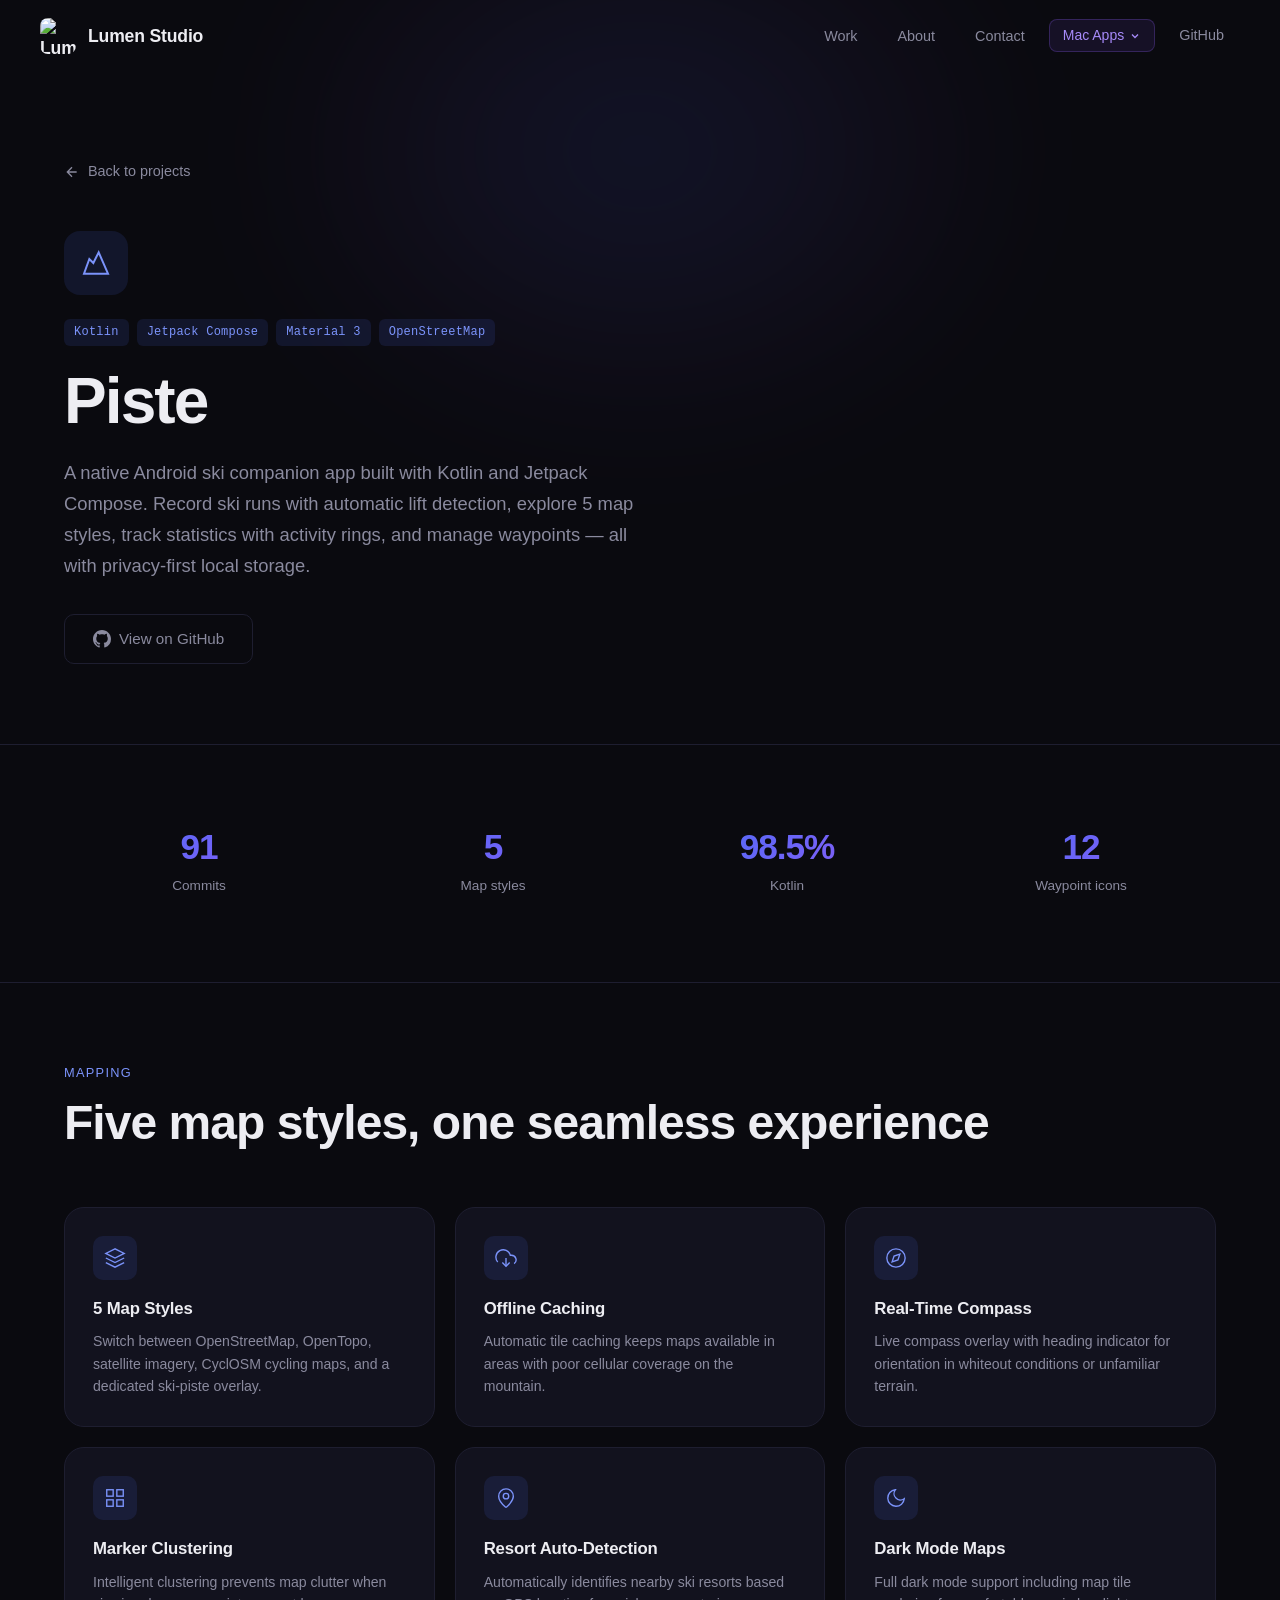
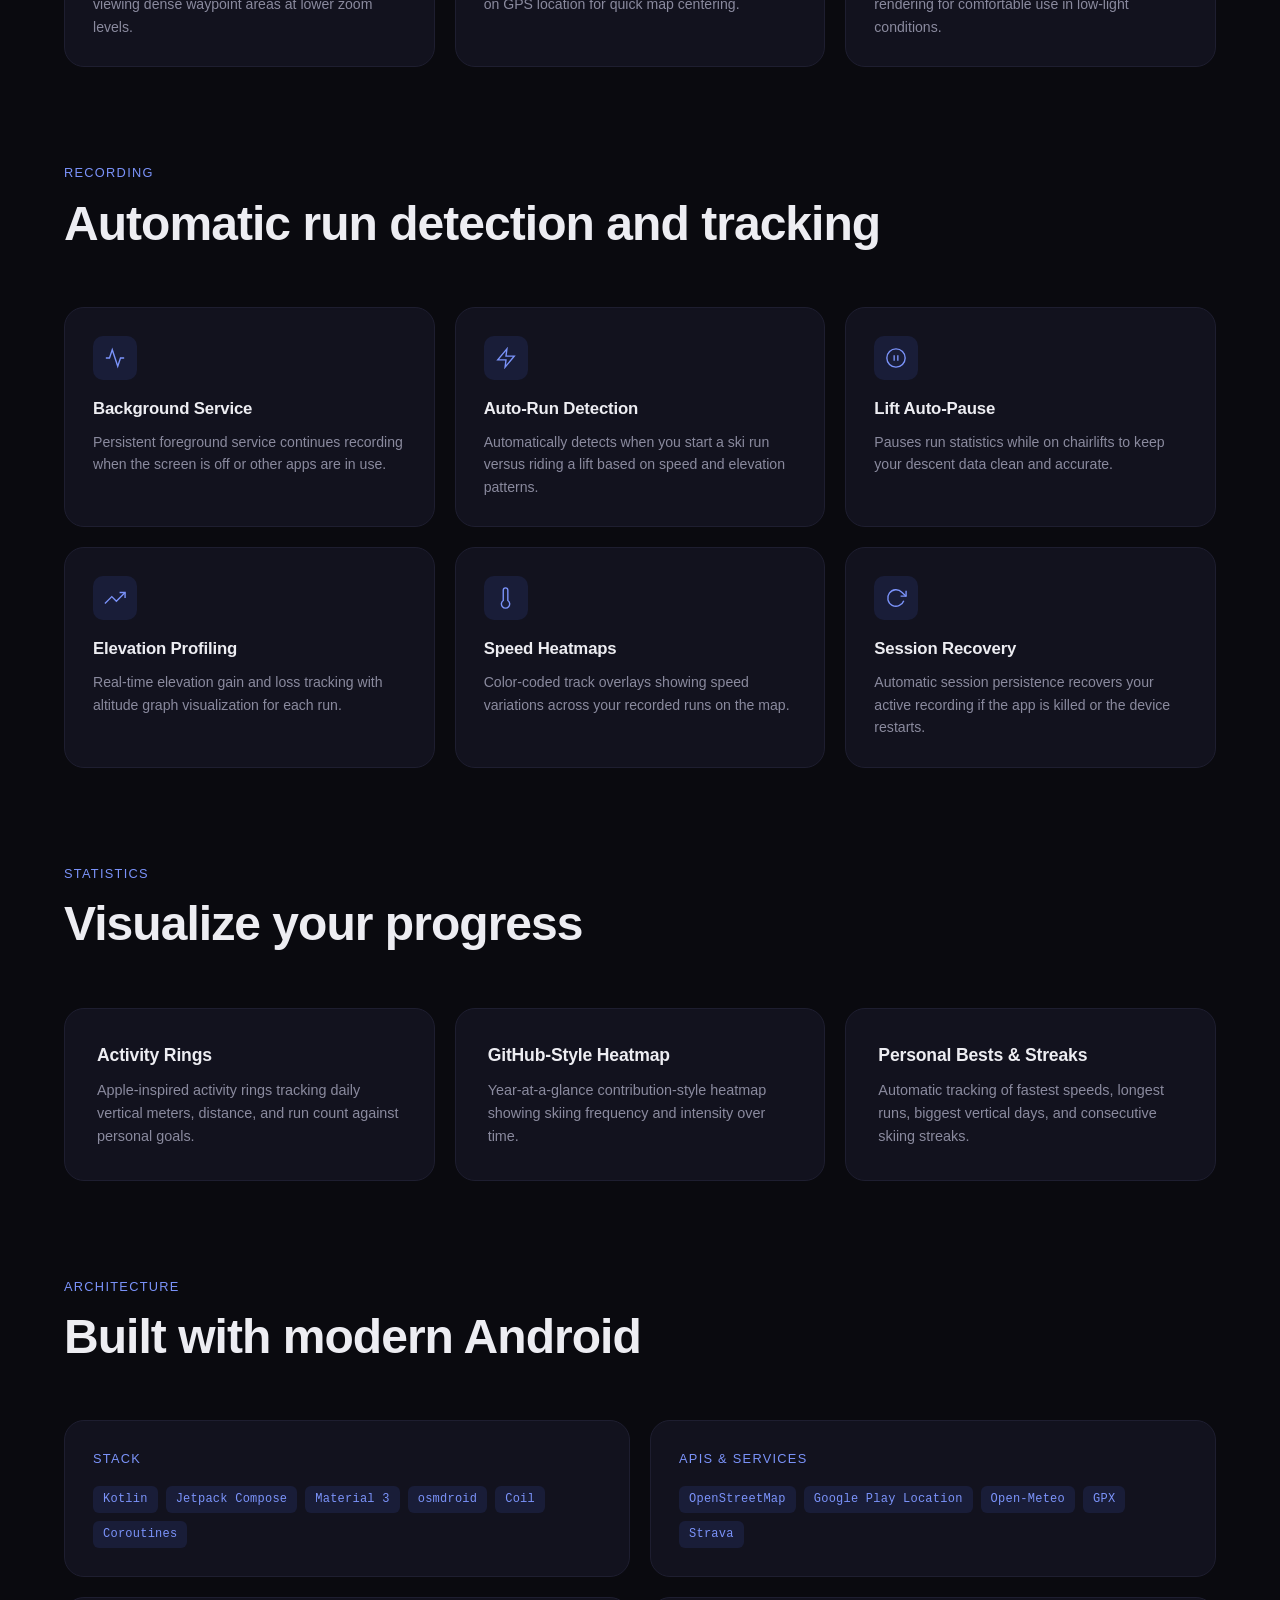
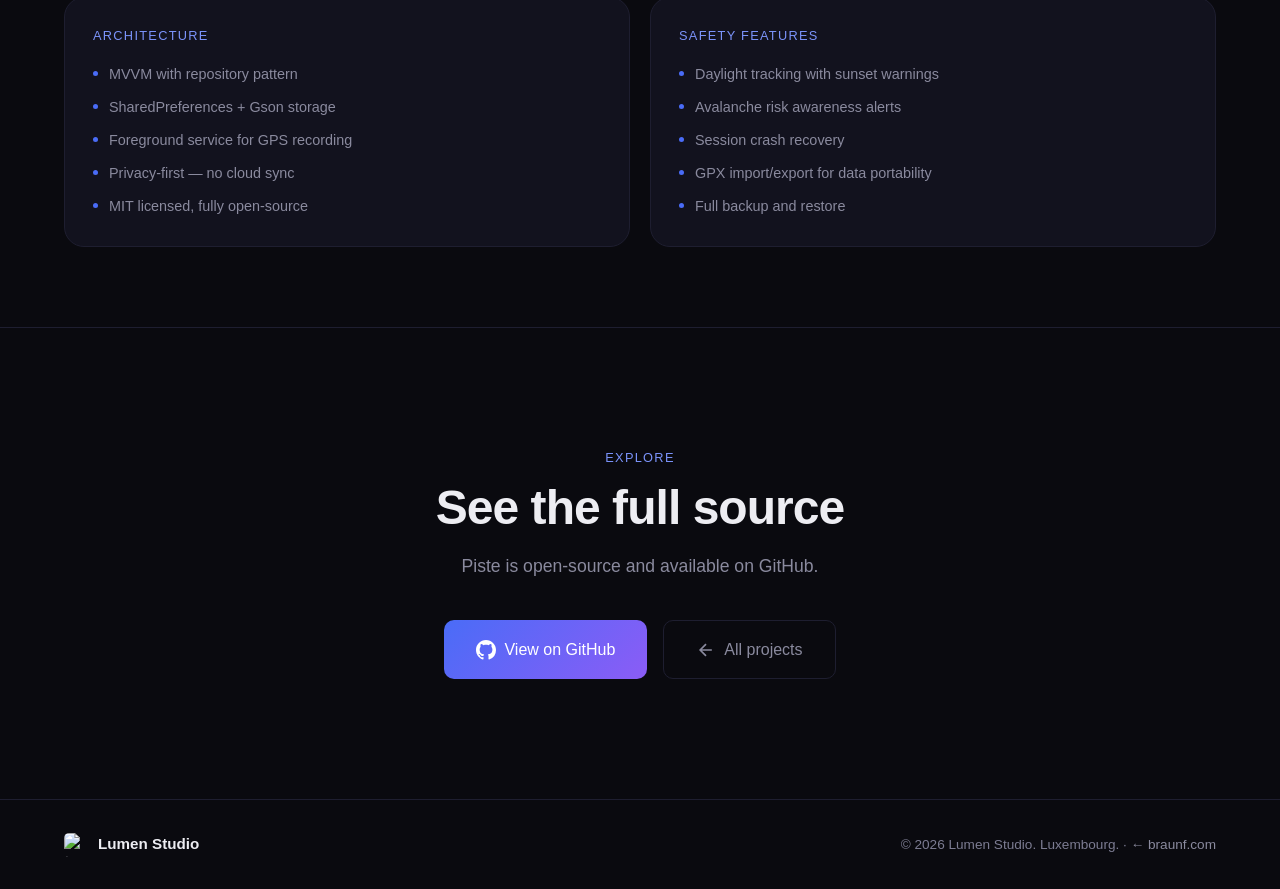
==== commit 115163a7: "Fix mobile menu, nav overflow and inaccurate project copy Move the nav blur to a pseudo-element so t" ====
--- a/piste.html
+++ b/piste.html
@@ -28,7 +28,7 @@
                 <img src="assets/logo.png" alt="Lumen Studio" class="nav-logo-img">
                 Lumen Studio
             </a>
-            <button class="nav-toggle" id="nav-toggle" aria-label="Toggle menu">
+            <button class="nav-toggle" id="nav-toggle" aria-label="Toggle menu" aria-expanded="false" aria-controls="nav-links">
                 <span></span><span></span><span></span>
             </button>
             <ul class="nav-links" id="nav-links">
@@ -306,7 +306,7 @@
                     <img src="assets/logo.png" alt="Lumen Studio" class="footer-logo-img">
                     Lumen Studio
                 </div>
-                <p class="footer-copy">&copy; 2025 Lumen Studio. Luxembourg.</p>
+                <p class="footer-copy">&copy; 2026 Lumen Studio. Luxembourg. &middot; <a href="https://braunf.com" class="footer-hub">&larr; braunf.com</a></p>
             </div>
         </div>
     </footer>
--- a/style.css
+++ b/style.css
@@ -13,7 +13,7 @@
     --border-hover: #2e2e48;
     --text: #ededf2;
     --text-muted: #8a8a9e;
-    --text-dim: #5a5a6e;
+    --text-dim: #7c7c92;
     --accent: #4a6cf7;
     --accent-light: #7b93fa;
     --accent-dim: rgba(74, 108, 247, 0.12);
@@ -63,14 +63,26 @@
     right: 0;
     z-index: 100;
     padding: 0 24px;
-    transition: background var(--transition), backdrop-filter var(--transition);
-}
-
-.nav.scrolled {
+}
+
+.nav::before {
+    content: '';
+    position: absolute;
+    inset: 0;
+    z-index: -1;
     background: rgba(10, 10, 15, 0.88);
     backdrop-filter: blur(20px);
     -webkit-backdrop-filter: blur(20px);
     border-bottom: 1px solid var(--border);
+    opacity: 0;
+    transition: opacity var(--transition);
+}
+
+/* Blur lives on a pseudo-element: backdrop-filter on .nav itself would make it the
+   containing block of the position:fixed mobile menu and clip the menu to 72px. */
+.nav.scrolled::before,
+.nav.menu-open::before {
+    opacity: 1;
 }
 
 .nav-inner {
@@ -1088,7 +1100,7 @@
     transform: translateY(0);
 }
 
-.nav-mac-item {
+.nav-links .nav-mac-item {
     display: flex;
     align-items: center;
     gap: 8px;
@@ -1100,18 +1112,18 @@
     border: 1px solid transparent;
     transition: background var(--transition), border-color var(--transition), color var(--transition);
 }
-.nav-mac-item-focus {
+.nav-links .nav-mac-item-focus {
     color: #ff6b60;
 }
-.nav-mac-item-focus:hover {
+.nav-links .nav-mac-item-focus:hover {
     background: rgba(255, 59, 48, 0.1);
     border-color: rgba(255, 59, 48, 0.2);
     color: #ff8a82;
 }
-.nav-mac-item-tokn {
+.nav-links .nav-mac-item-tokn {
     color: #38bdf8;
 }
-.nav-mac-item-tokn:hover {
+.nav-links .nav-mac-item-tokn:hover {
     background: rgba(14, 165, 233, 0.1);
     border-color: rgba(14, 165, 233, 0.2);
     color: #7dd3fc;
@@ -1155,25 +1167,30 @@
     }
 }
 
-@media (max-width: 640px) {
+/* Nine nav items overflow well before phone width, so collapse to the slide-out menu earlier */
+@media (max-width: 1180px) {
     .nav-links {
         position: fixed;
         top: 0;
         right: 0;
         bottom: 0;
-        width: 280px;
+        width: min(300px, 86vw);
         background: var(--bg-raised);
         border-left: 1px solid var(--border);
         flex-direction: column;
         padding: 80px 24px 24px;
         gap: 4px;
         transform: translateX(100%);
-        transition: transform var(--transition);
+        /* visibility keeps the off-screen links out of the tab order while closed */
+        visibility: hidden;
+        transition: transform var(--transition), visibility 0s linear 0.3s;
         z-index: 99;
     }
 
     .nav-links.open {
         transform: translateX(0);
+        visibility: visible;
+        transition: transform var(--transition);
     }
 
     .nav-links a {
@@ -1196,6 +1213,35 @@
         transform: rotate(-45deg) translate(5px, -5px);
     }
 
+    .nav-mac-wrapper {
+        display: flex;
+        flex-direction: column;
+        align-items: stretch;
+    }
+
+    .nav-mac-btn {
+        justify-content: space-between;
+        padding: 12px 16px;
+        font-size: 1rem;
+    }
+
+    .nav-mac-menu {
+        position: static;
+        display: none;
+        opacity: 1;
+        visibility: visible;
+        transform: none;
+        pointer-events: auto;
+        box-shadow: none;
+        margin-top: 4px;
+    }
+
+    .nav-mac-menu.open {
+        display: flex;
+    }
+}
+
+@media (max-width: 640px) {
     .project-grid {
         grid-template-columns: 1fr;
     }
@@ -1256,6 +1302,18 @@
         flex-direction: column;
         align-items: center;
     }
+}
+
+/* ===== Focus ===== */
+a:focus-visible,
+button:focus-visible {
+    outline: 2px solid var(--accent-light);
+    outline-offset: 3px;
+    border-radius: 6px;
+}
+
+.nav-mac-btn:focus-visible {
+    outline: 2px solid var(--accent-light);
 }
 
 /* ===== Reduced motion ===== */
@@ -1268,3 +1326,12 @@
     }
     .fade-in { opacity: 1; transform: none; }
 }
+
+.footer-hub {
+    color: var(--text-muted);
+    transition: color var(--transition);
+}
+
+.footer-hub:hover {
+    color: var(--accent-light);
+}
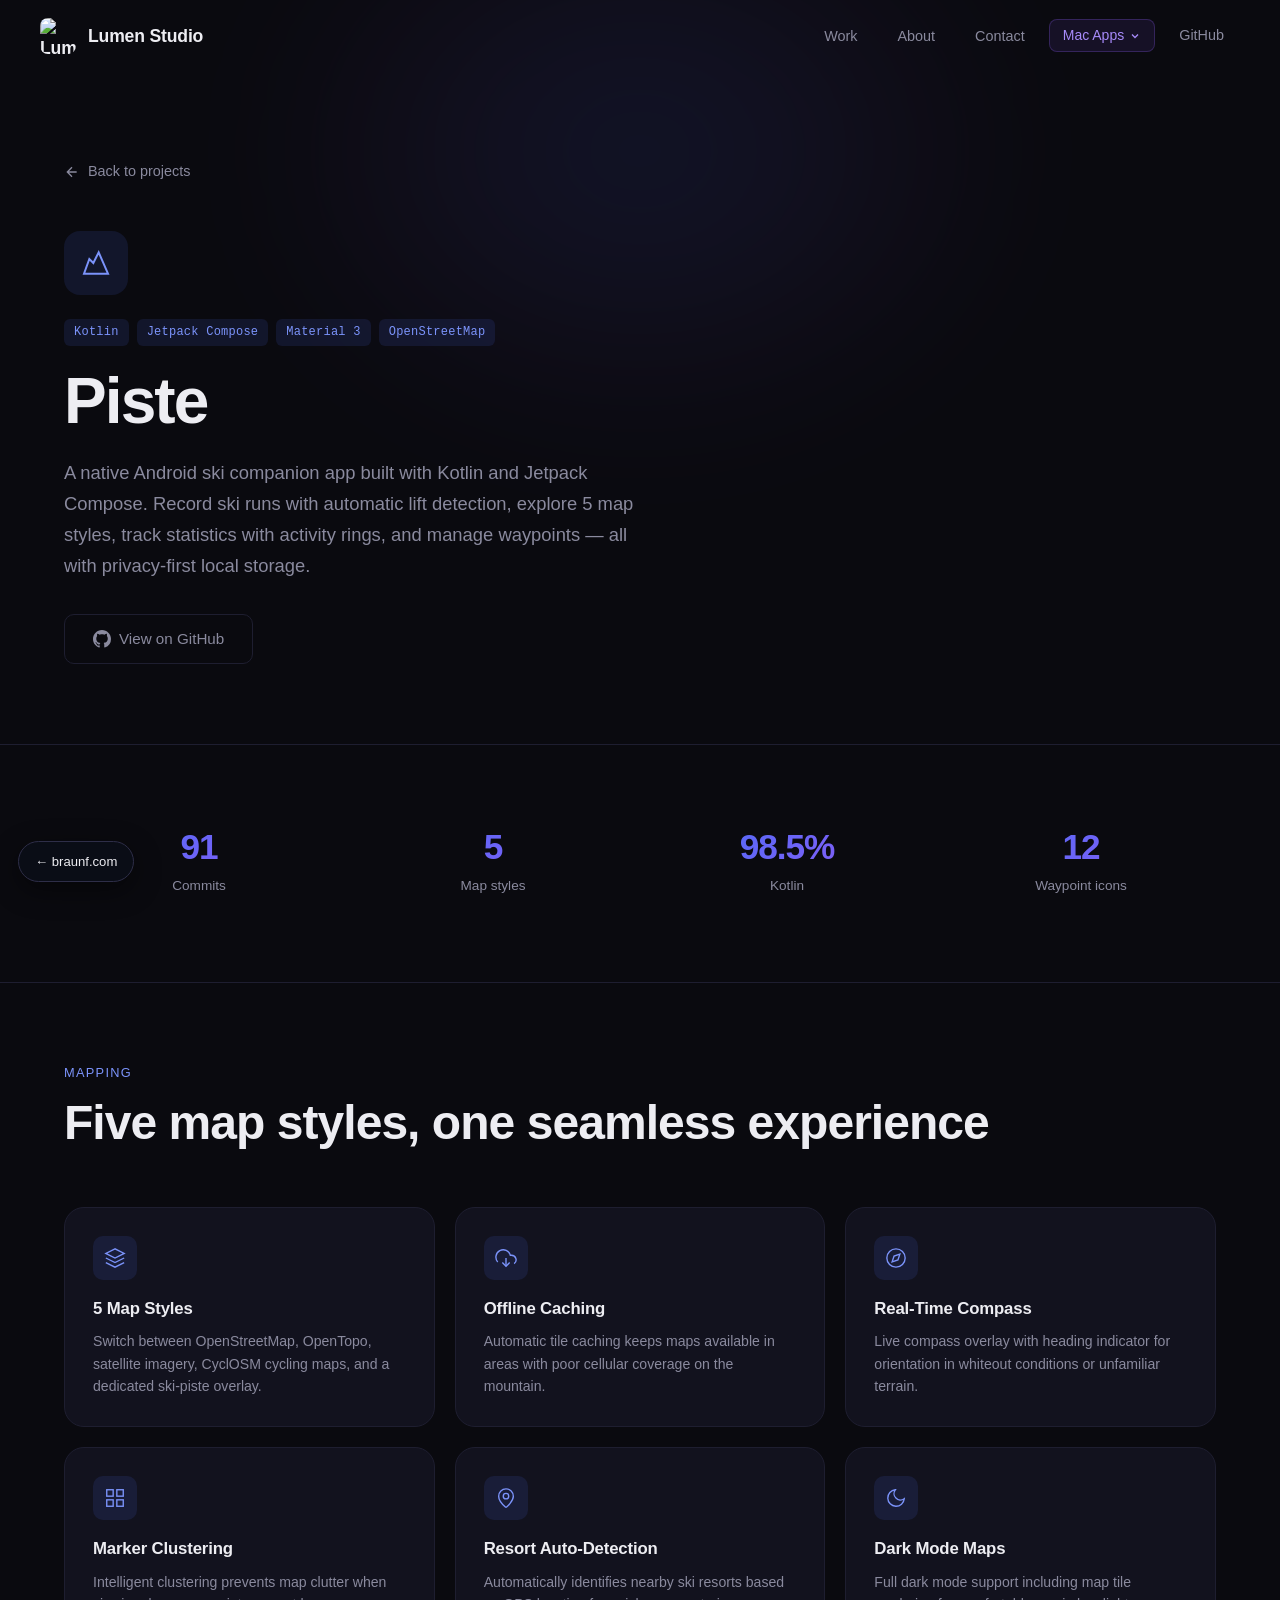
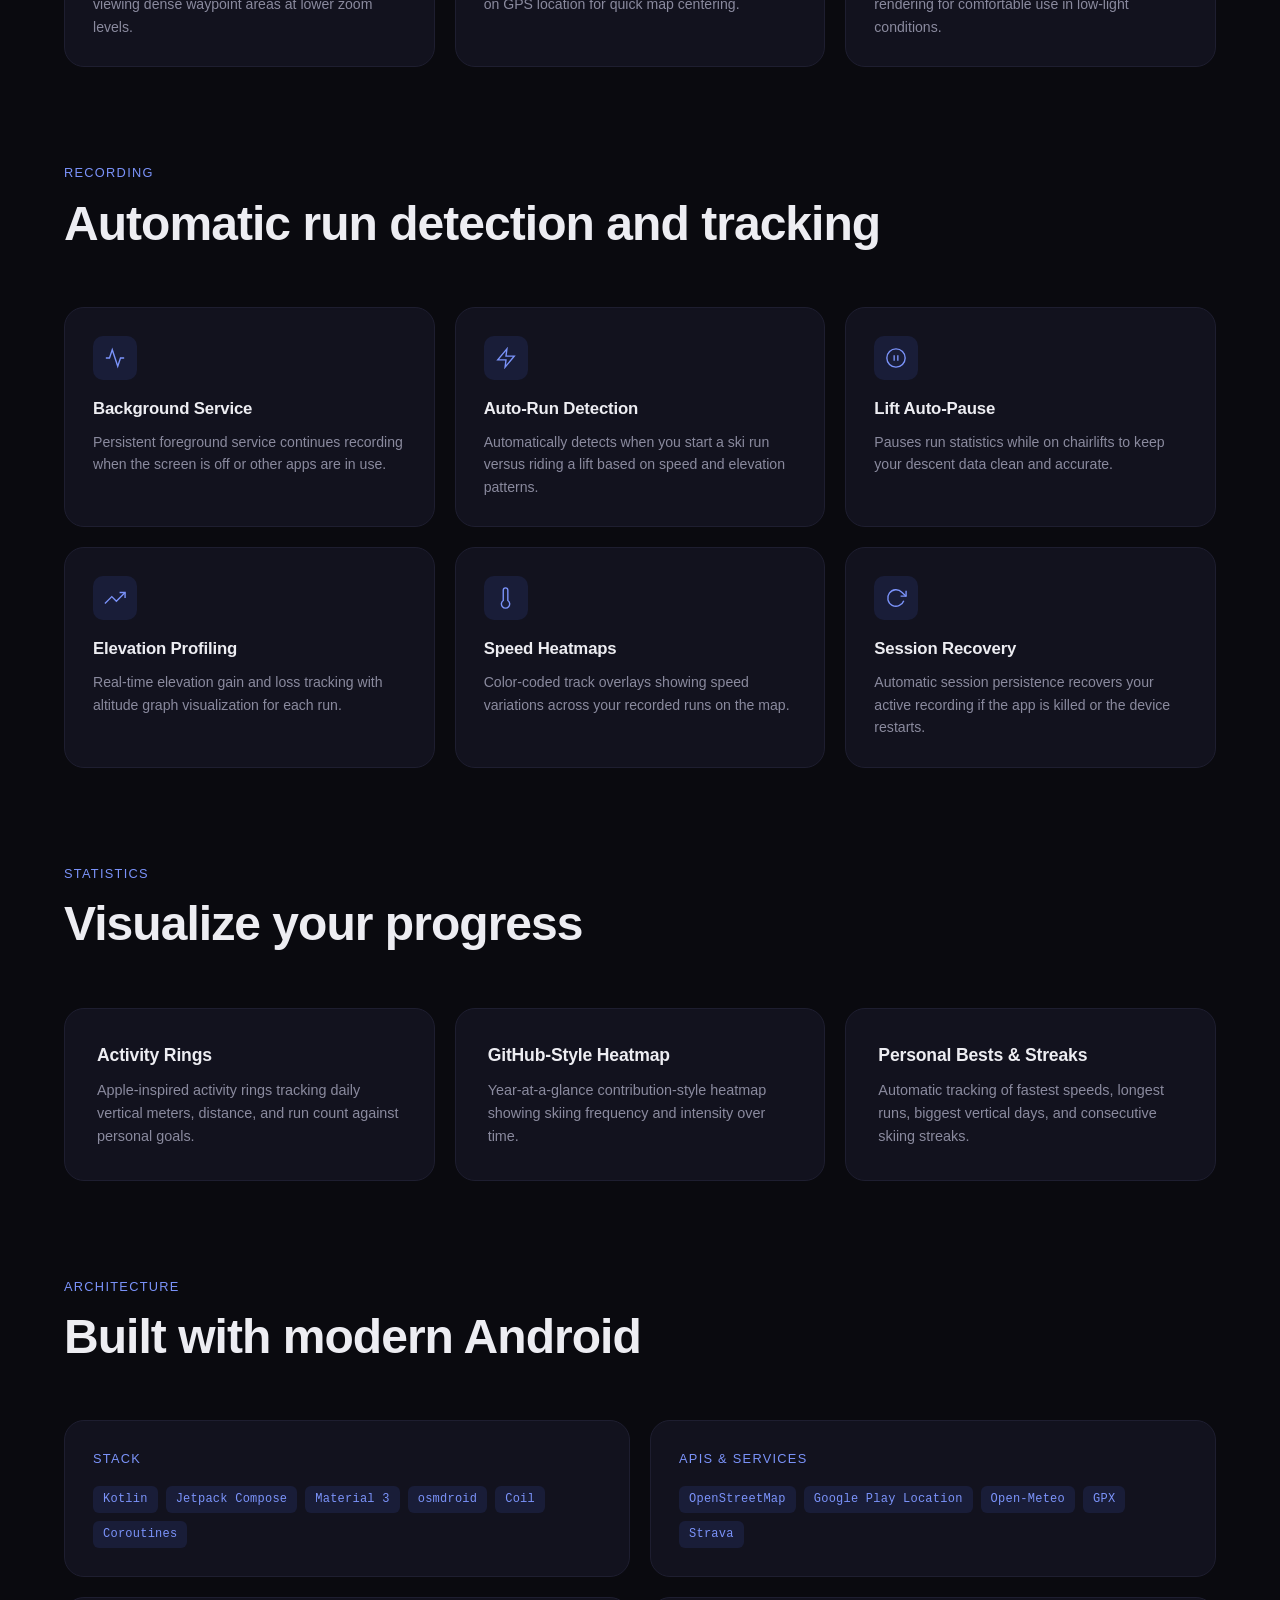
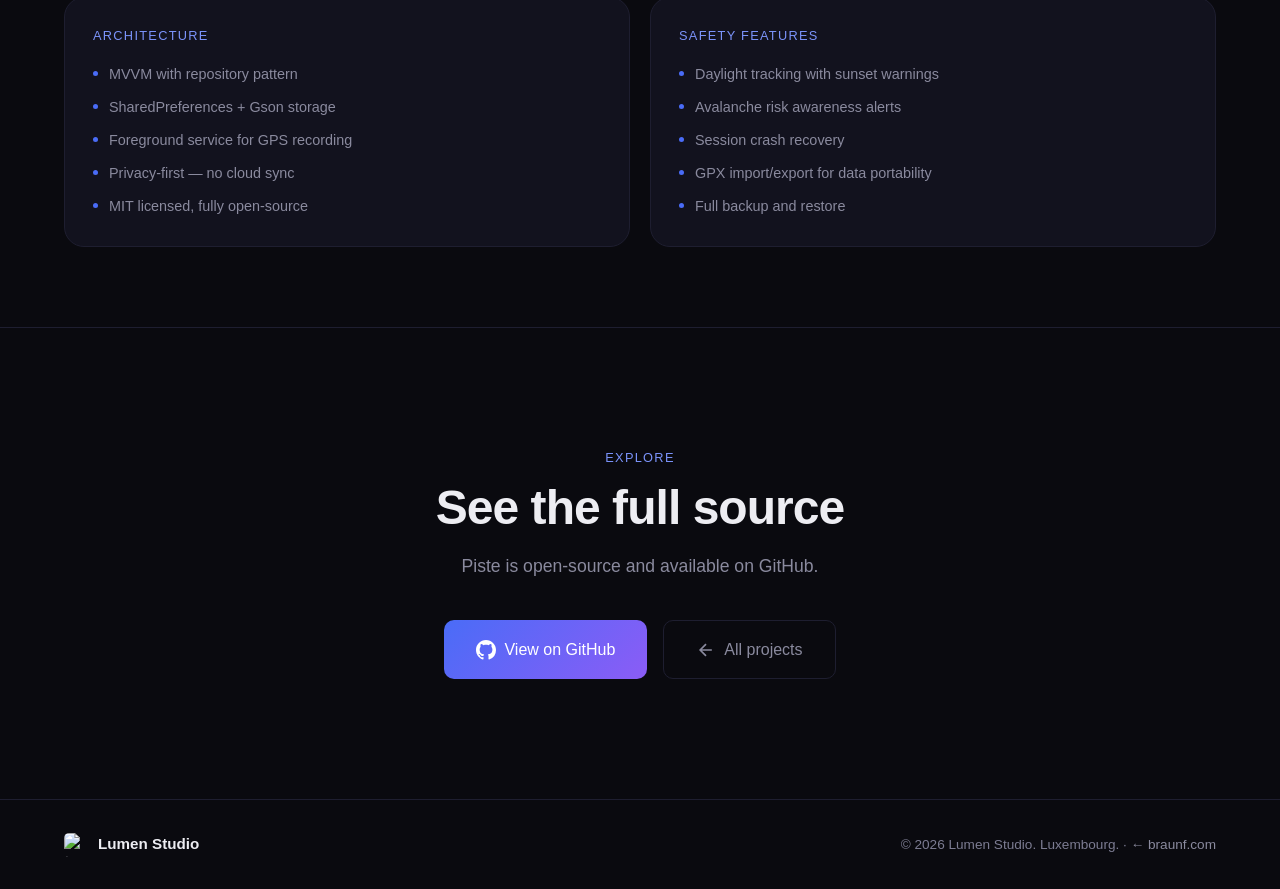
==== commit 04a138a5: "Add a back button that returns to where the visitor came from A fixed pill remembers the braunf.com " ====
--- a/piste.html
+++ b/piste.html
@@ -8,16 +8,16 @@
     <meta property="og:type"        content="website">
     <meta property="og:title"       content="Piste — Lumen Studio">
     <meta property="og:description" content="Piste is a native Android ski companion app with GPS run tracking, 5 map styles, speed heatmaps, and weather forecasts.">
-    <meta property="og:image"       content="https://lumen.braunf.com/assets/og-image.png">
+    <meta property="og:image"       content="https://projects.braunf.com/assets/og-image.png">
     <meta name="twitter:card"       content="summary_large_image">
     <meta name="twitter:title"      content="Piste — Lumen Studio">
     <meta name="twitter:description" content="Piste is a native Android ski companion app with GPS run tracking, 5 map styles, speed heatmaps, and weather forecasts.">
-    <meta name="twitter:image"      content="https://lumen.braunf.com/assets/og-image.png">
+    <meta name="twitter:image"      content="https://projects.braunf.com/assets/og-image.png">
     <meta name="theme-color" content="#0a0a0f">
     <meta property="og:site_name" content="Lumen Studio">
     <meta property="og:image:alt" content="Lumen Studio: AI research. Brilliantly built.">
-    <link rel="canonical" href="https://lumen.braunf.com/piste.html">
-    <meta property="og:url" content="https://lumen.braunf.com/piste.html">
+    <link rel="canonical" href="https://projects.braunf.com/piste.html">
+    <meta property="og:url" content="https://projects.braunf.com/piste.html">
     <link rel="stylesheet" href="style.css">
     <link rel="icon" href="assets/logo.png" type="image/png">
 </head>
@@ -311,6 +311,7 @@
         </div>
     </footer>
 
-    <script src="script.js"></script>
+    <a class="back-pill" data-back href="https://braunf.com/">&larr; braunf.com</a>
+<script src="script.js"></script>
 </body>
 </html>
--- a/style.css
+++ b/style.css
@@ -1335,3 +1335,26 @@
 .footer-hub:hover {
     color: var(--accent-light);
 }
+
+/* ===== Back pill ===== */
+.back-pill {
+    position: fixed;
+    left: 18px;
+    bottom: 18px;
+    z-index: 90;
+    display: inline-flex;
+    align-items: center;
+    gap: 6px;
+    padding: 9px 16px;
+    border-radius: 999px;
+    font-size: 0.82rem;
+    font-weight: 500;
+    color: var(--text);
+    background: rgba(12, 16, 26, 0.74);
+    border: 1px solid var(--border-hover);
+    backdrop-filter: blur(14px);
+    -webkit-backdrop-filter: blur(14px);
+    box-shadow: 0 8px 28px rgba(0, 0, 0, 0.45);
+    transition: border-color var(--transition), color var(--transition), transform var(--transition);
+}
+.back-pill:hover { border-color: var(--accent); color: #fff; transform: translateY(-1px); }
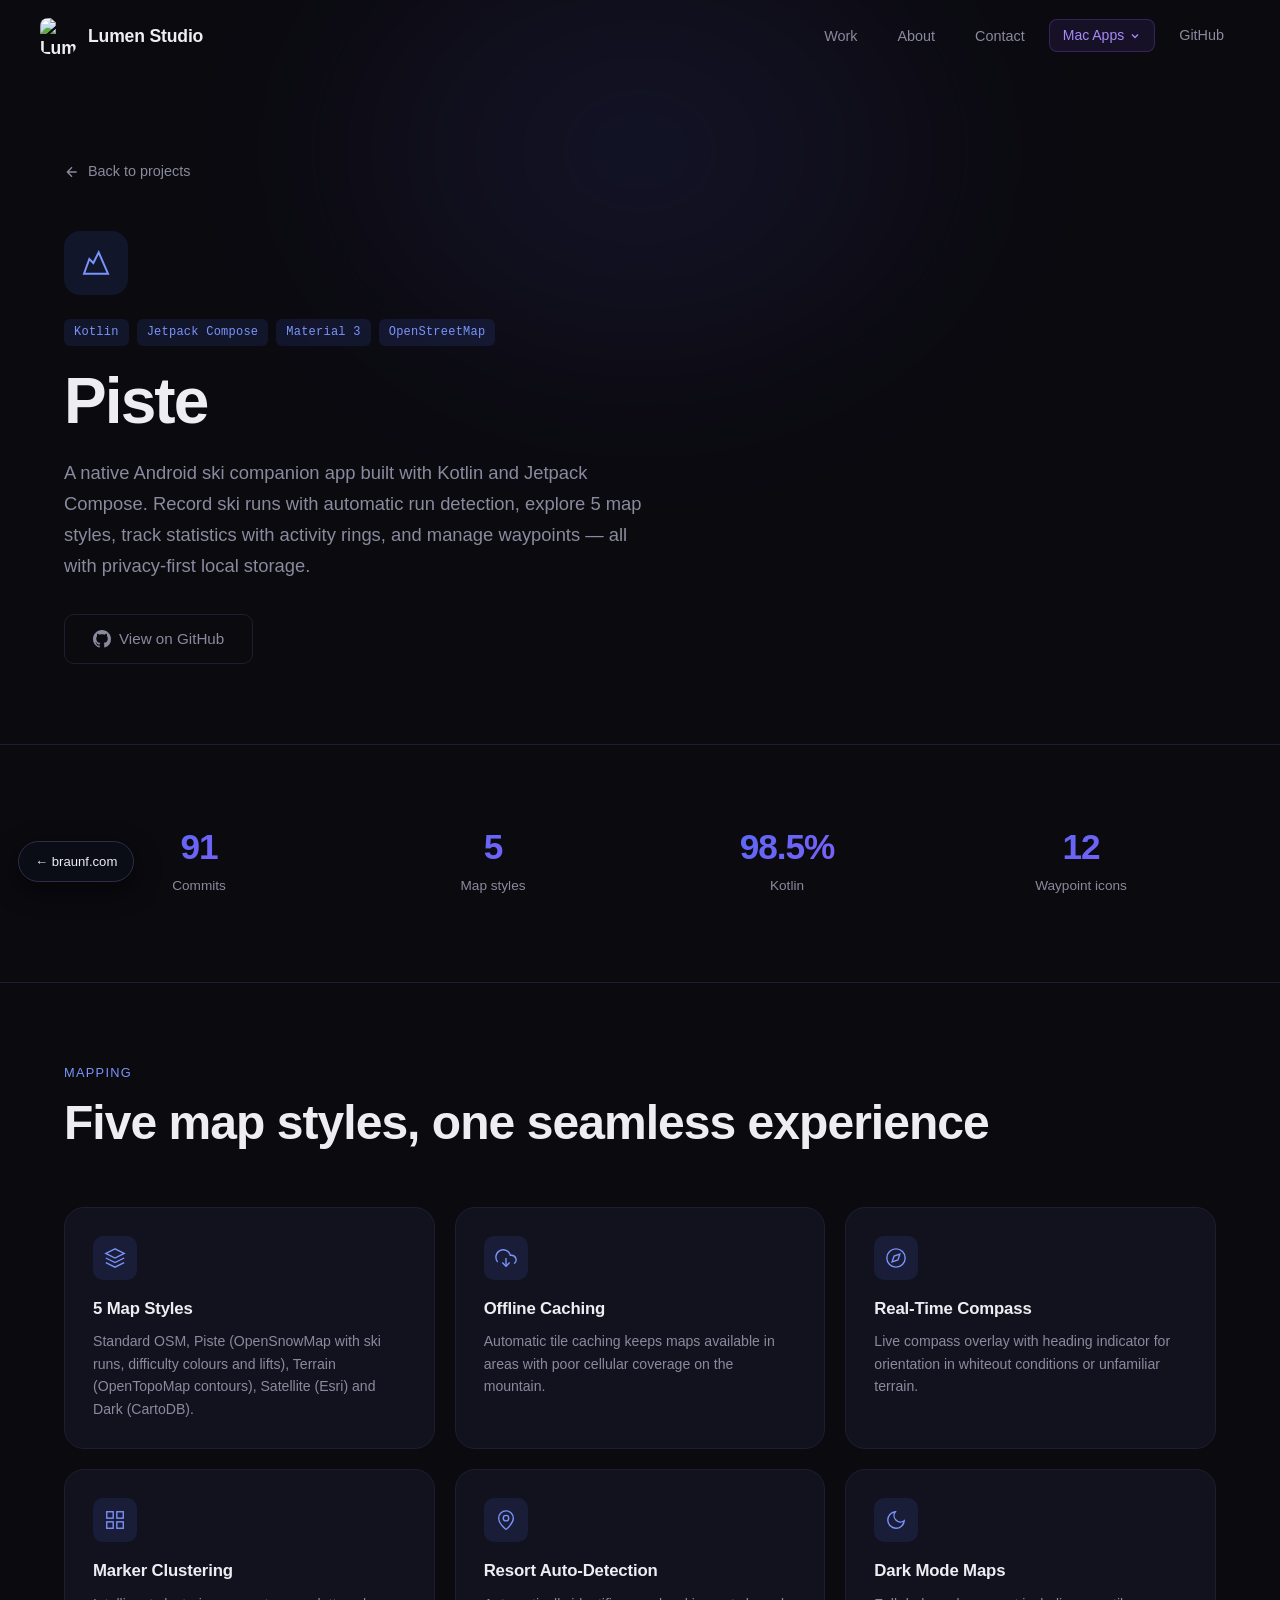
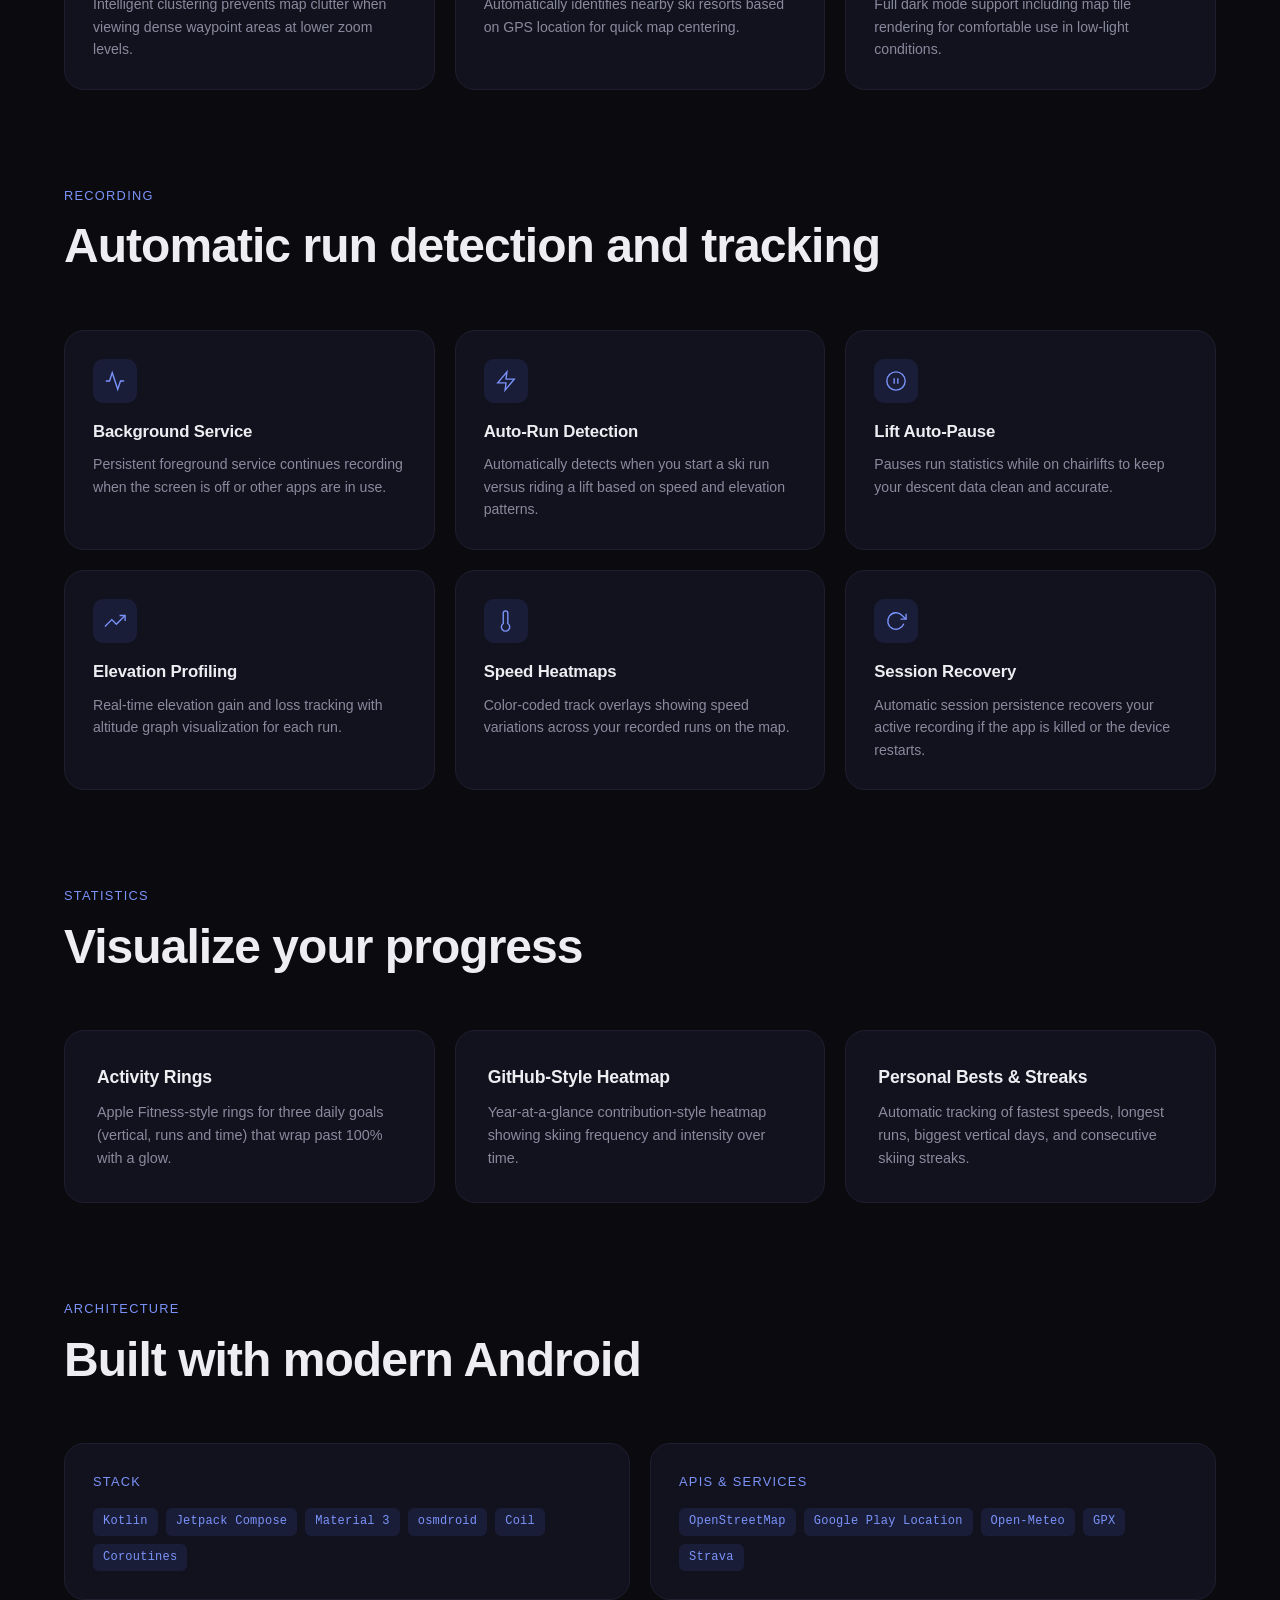
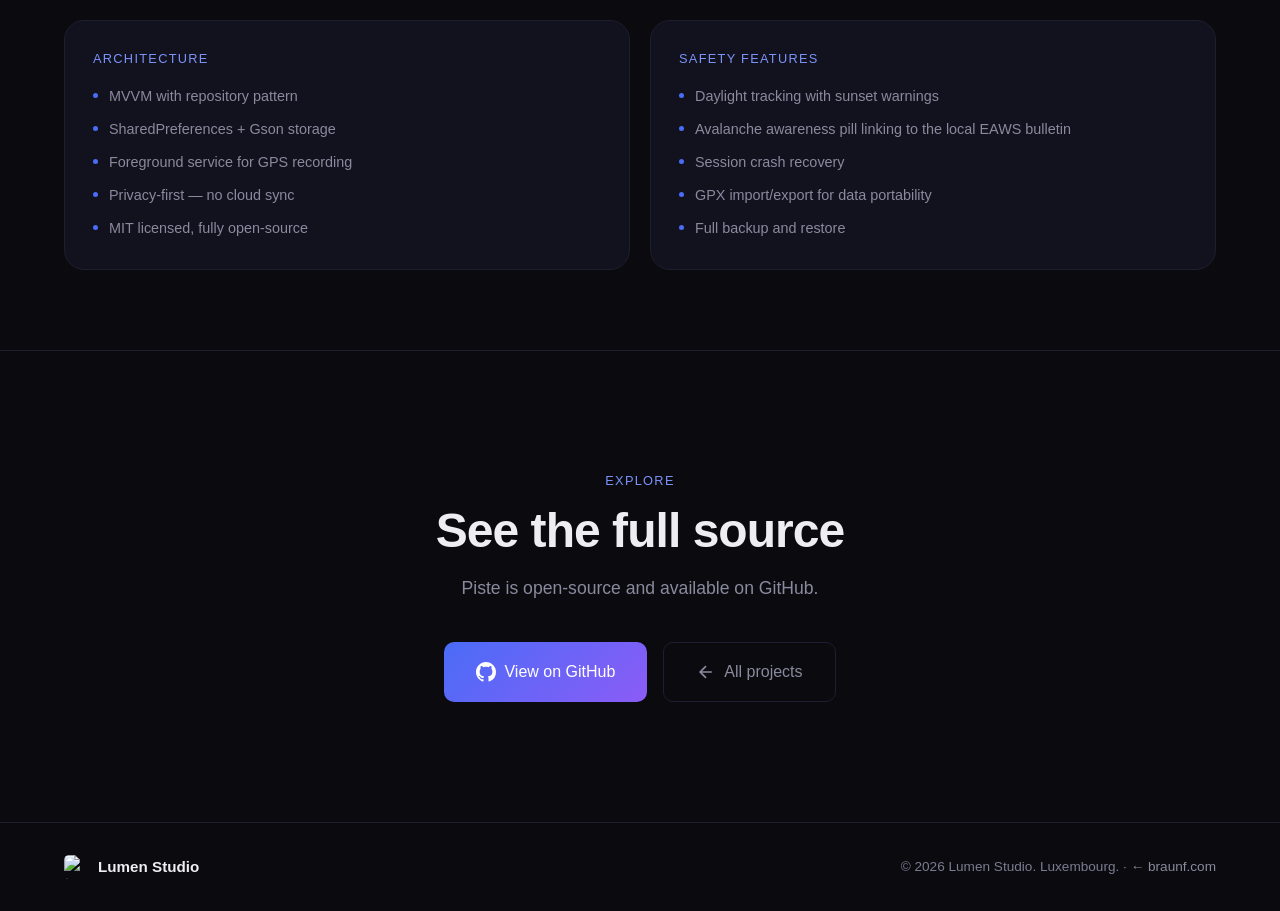
==== commit 5c92aab9: "Rebuild the projects site: verified content, all 13 projects, live thumbnails Show every public proj" ====
--- a/piste.html
+++ b/piste.html
@@ -15,7 +15,7 @@
     <meta name="twitter:image"      content="https://projects.braunf.com/assets/og-image.png">
     <meta name="theme-color" content="#0a0a0f">
     <meta property="og:site_name" content="Lumen Studio">
-    <meta property="og:image:alt" content="Lumen Studio: AI research. Brilliantly built.">
+    <meta property="og:image:alt" content="Lumen Studio: Beautiful software. Brilliantly built.">
     <link rel="canonical" href="https://projects.braunf.com/piste.html">
     <meta property="og:url" content="https://projects.braunf.com/piste.html">
     <link rel="stylesheet" href="style.css">
@@ -43,6 +43,7 @@
                     <div class="nav-mac-menu" id="mac-apps-menu">
                         <a href="https://focus.braunf.com" target="_blank" rel="noopener" class="nav-mac-item nav-mac-item-focus">⏱ FocusTimer</a>
                         <a href="https://tokn.braunf.com" target="_blank" rel="noopener" class="nav-mac-item nav-mac-item-tokn">◈ Tokn</a>
+                        <a href="https://feather.braunf.com" target="_blank" rel="noopener" class="nav-mac-item nav-mac-item-feather">🪶 Feather</a>
                     </div>
                 </li>
                 <li><a href="https://github.com/lumenworksco" target="_blank" rel="noopener" class="nav-github">GitHub</a></li>
@@ -55,7 +56,7 @@
             <div class="project-hero-glow"></div>
         </div>
         <div class="container">
-            <a href="index.html#work" class="back-link">
+            <a href="projects.html" class="back-link">
                 <svg viewBox="0 0 24 24" width="16" height="16" fill="none" stroke="currentColor" stroke-width="2"><path d="M19 12H5M12 19l-7-7 7-7"/></svg>
                 Back to projects
             </a>
@@ -70,8 +71,8 @@
                     <span class="project-tag">OpenStreetMap</span>
                 </div>
                 <h1 class="project-hero-title">Piste</h1>
-                <p class="project-hero-sub">A native Android ski companion app built with Kotlin and Jetpack Compose. Record ski runs with automatic lift detection, explore 5 map styles, track statistics with activity rings, and manage waypoints — all with privacy-first local storage.</p>
-                <a href="https://github.com/lumenworksco/Piste-Formerly-Waypoint" target="_blank" rel="noopener" class="btn btn-ghost">
+                <p class="project-hero-sub">A native Android ski companion app built with Kotlin and Jetpack Compose. Record ski runs with automatic run detection, explore 5 map styles, track statistics with activity rings, and manage waypoints — all with privacy-first local storage.</p>
+                <a href="https://github.com/iPwnds/Piste-Formerly-Waypoint" target="_blank" rel="noopener" class="btn btn-ghost">
                     <svg width="18" height="18" viewBox="0 0 24 24" fill="currentColor"><path d="M12 0C5.37 0 0 5.37 0 12c0 5.31 3.435 9.795 8.205 11.385.6.105.825-.255.825-.57 0-.285-.015-1.23-.015-2.235-3.015.555-3.795-.735-4.035-1.41-.135-.345-.72-1.41-1.23-1.695-.42-.225-1.02-.78-.015-.795.945-.015 1.62.87 1.845 1.23 1.08 1.815 2.805 1.305 3.495.99.105-.78.42-1.305.765-1.605-2.67-.3-5.46-1.335-5.46-5.925 0-1.305.465-2.385 1.23-3.225-.12-.3-.54-1.53.12-3.18 0 0 1.005-.315 3.3 1.23.96-.27 1.98-.405 3-.405s2.04.135 3 .405c2.295-1.56 3.3-1.23 3.3-1.23.66 1.65.24 2.88.12 3.18.765.84 1.23 1.905 1.23 3.225 0 4.605-2.805 5.625-5.475 5.925.435.375.81 1.095.81 2.22 0 1.605-.015 2.895-.015 3.3 0 .315.225.69.825.57A12.02 12.02 0 0024 12c0-6.63-5.37-12-12-12z"/></svg>
                     View on GitHub
                 </a>
@@ -115,7 +116,7 @@
                             <svg viewBox="0 0 24 24" fill="none" stroke="currentColor" stroke-width="1.5"><path d="M12 2L2 7l10 5 10-5-10-5z"/><path d="M2 17l10 5 10-5"/><path d="M2 12l10 5 10-5"/></svg>
                         </div>
                         <h3>5 Map Styles</h3>
-                        <p>Switch between OpenStreetMap, OpenTopo, satellite imagery, CyclOSM cycling maps, and a dedicated ski-piste overlay.</p>
+                        <p>Standard OSM, Piste (OpenSnowMap with ski runs, difficulty colours and lifts), Terrain (OpenTopoMap contours), Satellite (Esri) and Dark (CartoDB).</p>
                     </div>
                     <div class="feature-card">
                         <div class="feature-icon">
@@ -214,7 +215,7 @@
                 <div class="ml-grid">
                     <div class="ml-card">
                         <h3>Activity Rings</h3>
-                        <p>Apple-inspired activity rings tracking daily vertical meters, distance, and run count against personal goals.</p>
+                        <p>Apple Fitness-style rings for three daily goals (vertical, runs and time) that wrap past 100% with a glow.</p>
                     </div>
                     <div class="ml-card">
                         <h3>GitHub-Style Heatmap</h3>
@@ -268,7 +269,7 @@
                         <h4>Safety Features</h4>
                         <ul class="arch-list">
                             <li>Daylight tracking with sunset warnings</li>
-                            <li>Avalanche risk awareness alerts</li>
+                            <li>Avalanche awareness pill linking to the local EAWS bulletin</li>
                             <li>Session crash recovery</li>
                             <li>GPX import/export for data portability</li>
                             <li>Full backup and restore</li>
@@ -286,11 +287,11 @@
                 <h2 class="section-title">See the full source</h2>
                 <p class="contact-sub">Piste is open-source and available on GitHub.</p>
                 <div class="contact-links">
-                    <a href="https://github.com/lumenworksco/Piste-Formerly-Waypoint" target="_blank" rel="noopener" class="btn btn-primary btn-lg">
+                    <a href="https://github.com/iPwnds/Piste-Formerly-Waypoint" target="_blank" rel="noopener" class="btn btn-primary btn-lg">
                         <svg width="20" height="20" viewBox="0 0 24 24" fill="currentColor"><path d="M12 0C5.37 0 0 5.37 0 12c0 5.31 3.435 9.795 8.205 11.385.6.105.825-.255.825-.57 0-.285-.015-1.23-.015-2.235-3.015.555-3.795-.735-4.035-1.41-.135-.345-.72-1.41-1.23-1.695-.42-.225-1.02-.78-.015-.795.945-.015 1.62.87 1.845 1.23 1.08 1.815 2.805 1.305 3.495.99.105-.78.42-1.305.765-1.605-2.67-.3-5.46-1.335-5.46-5.925 0-1.305.465-2.385 1.23-3.225-.12-.3-.54-1.53.12-3.18 0 0 1.005-.315 3.3 1.23.96-.27 1.98-.405 3-.405s2.04.135 3 .405c2.295-1.56 3.3-1.23 3.3-1.23.66 1.65.24 2.88.12 3.18.765.84 1.23 1.905 1.23 3.225 0 4.605-2.805 5.625-5.475 5.925.435.375.81 1.095.81 2.22 0 1.605-.015 2.895-.015 3.3 0 .315.225.69.825.57A12.02 12.02 0 0024 12c0-6.63-5.37-12-12-12z"/></svg>
                         View on GitHub
                     </a>
-                    <a href="index.html#work" class="btn btn-ghost btn-lg">
+                    <a href="projects.html" class="btn btn-ghost btn-lg">
                         <svg viewBox="0 0 24 24" width="20" height="20" fill="none" stroke="currentColor" stroke-width="2"><path d="M19 12H5M12 19l-7-7 7-7"/></svg>
                         All projects
                     </a>
--- a/style.css
+++ b/style.css
@@ -1358,3 +1358,244 @@
     transition: border-color var(--transition), color var(--transition), transform var(--transition);
 }
 .back-pill:hover { border-color: var(--accent); color: #fff; transform: translateY(-1px); }
+
+/* ===== Project cards v2 ===== */
+.pc-grid {
+    display: grid;
+    grid-template-columns: repeat(3, minmax(0, 1fr));
+    gap: 22px;
+}
+
+.pc {
+    position: relative;
+    display: flex;
+    flex-direction: column;
+    border-radius: var(--radius-lg);
+    border: 1px solid var(--border);
+    background: var(--bg-card);
+    overflow: hidden;
+    isolation: isolate;
+    transition: transform var(--transition), border-color var(--transition), box-shadow var(--transition);
+}
+
+/* Spotlight that follows the cursor (position set from script.js) */
+.pc::before {
+    content: '';
+    position: absolute;
+    inset: 0;
+    z-index: 3;
+    pointer-events: none;
+    opacity: 0;
+    background: radial-gradient(520px circle at var(--mx, 50%) var(--my, 0%), rgba(123, 147, 250, 0.16), transparent 42%);
+    transition: opacity var(--transition);
+}
+
+.pc:hover {
+    transform: translateY(-5px);
+    border-color: rgba(123, 147, 250, 0.45);
+    box-shadow: 0 26px 70px rgba(0, 0, 0, 0.5), 0 0 60px rgba(74, 108, 247, 0.1);
+}
+.pc:hover::before { opacity: 1; }
+
+.pc-media {
+    position: relative;
+    aspect-ratio: 16 / 10;
+    overflow: hidden;
+    background: #0c0c16;
+    border-bottom: 1px solid var(--border);
+}
+.pc-media img {
+    width: 100%;
+    height: 100%;
+    object-fit: cover;
+    object-position: top center;
+    transition: transform 0.8s cubic-bezier(0.22, 1, 0.36, 1);
+}
+.pc:hover .pc-media img { transform: scale(1.05); }
+.pc-media::after {
+    content: '';
+    position: absolute;
+    inset: 0;
+    background: linear-gradient(to top, rgba(18, 18, 30, 0.92) 0%, rgba(18, 18, 30, 0) 46%);
+    pointer-events: none;
+}
+
+/* Designed panel for projects that have no website to screenshot */
+.pc-art {
+    position: relative;
+    display: grid;
+    place-items: center;
+    width: 100%;
+    height: 100%;
+    background:
+        radial-gradient(circle at 25% 20%, var(--art-b, #4a6cf7) 0%, transparent 62%),
+        linear-gradient(145deg, var(--art-a, #14142a), #0a0a12);
+    color: rgba(255, 255, 255, 0.92);
+}
+.pc-art::before {
+    content: '';
+    position: absolute;
+    inset: 0;
+    background-image: linear-gradient(rgba(255, 255, 255, 0.06) 1px, transparent 1px), linear-gradient(90deg, rgba(255, 255, 255, 0.06) 1px, transparent 1px);
+    background-size: 34px 34px;
+    -webkit-mask-image: radial-gradient(circle at 50% 50%, #000 15%, transparent 72%);
+    mask-image: radial-gradient(circle at 50% 50%, #000 15%, transparent 72%);
+}
+.pc-art svg {
+    position: relative;
+    width: 34%;
+    height: auto;
+    filter: drop-shadow(0 8px 30px rgba(0, 0, 0, 0.45));
+    transition: transform 0.8s cubic-bezier(0.22, 1, 0.36, 1);
+}
+.pc:hover .pc-art svg { transform: scale(1.1) rotate(-3deg); }
+
+.pc-chips {
+    position: absolute;
+    left: 14px;
+    bottom: 12px;
+    z-index: 2;
+    display: flex;
+    gap: 8px;
+    flex-wrap: wrap;
+}
+.pc-chip {
+    font-family: var(--font-mono);
+    font-size: 0.68rem;
+    font-weight: 500;
+    letter-spacing: 0.02em;
+    padding: 4px 10px;
+    border-radius: 99px;
+    color: var(--text);
+    background: rgba(10, 10, 15, 0.74);
+    border: 1px solid var(--border-hover);
+    backdrop-filter: blur(8px);
+    -webkit-backdrop-filter: blur(8px);
+}
+.pc-chip.is-live  { color: #86efac; border-color: rgba(134, 239, 172, 0.32); }
+.pc-chip.is-dev   { color: #93c5fd; border-color: rgba(147, 197, 253, 0.32); }
+.pc-chip.is-alpha { color: #fcd34d; border-color: rgba(252, 211, 77, 0.34); }
+
+.pc-body {
+    display: flex;
+    flex-direction: column;
+    gap: 10px;
+    flex: 1;
+    padding: 22px 24px 6px;
+}
+.pc-title { font-size: 1.22rem; font-weight: 650; letter-spacing: -0.015em; line-height: 1.25; }
+.pc-desc { font-size: 0.88rem; line-height: 1.62; color: var(--text-muted); }
+.pc-facts {
+    display: flex;
+    flex-wrap: wrap;
+    gap: 4px 16px;
+    list-style: none;
+    font-size: 0.78rem;
+    color: var(--text-muted);
+}
+.pc-facts li { position: relative; padding-left: 12px; }
+.pc-facts li::before { content: ''; position: absolute; left: 0; top: 0.55em; width: 5px; height: 5px; border-radius: 50%; background: var(--accent); }
+.pc-tags { display: flex; flex-wrap: wrap; gap: 6px; margin-top: 2px; }
+
+.pc-links { position: relative; z-index: 4; display: flex; flex-wrap: wrap; gap: 8px; padding: 14px 24px 22px; }
+.pc-link {
+    display: inline-flex;
+    align-items: center;
+    gap: 6px;
+    padding: 7px 13px;
+    border-radius: 99px;
+    font-size: 0.8rem;
+    font-weight: 500;
+    color: var(--text-muted);
+    border: 1px solid var(--border);
+    background: rgba(255, 255, 255, 0.02);
+    transition: color var(--transition), border-color var(--transition), background var(--transition);
+}
+.pc-link:hover { color: var(--text); border-color: var(--border-hover); background: var(--accent-dim); }
+.pc-link.is-primary { color: #fff; border-color: transparent; background: linear-gradient(135deg, var(--gradient-start), var(--gradient-end)); }
+.pc-link.is-primary:hover { filter: brightness(1.12); }
+.pc-link svg { width: 13px; height: 13px; flex-shrink: 0; }
+
+/* Flagship: a wide, horizontal card */
+.pc-flagship { grid-column: 1 / -1; flex-direction: row; }
+.pc-flagship .pc-media { width: 54%; aspect-ratio: auto; min-height: 340px; border-bottom: 0; border-right: 1px solid var(--border); }
+.pc-flagship .pc-media::after { background: linear-gradient(to right, rgba(18, 18, 30, 0) 55%, rgba(18, 18, 30, 0.55)); }
+.pc-flagship .pc-main { display: flex; flex-direction: column; flex: 1; min-width: 0; }
+.pc-flagship .pc-body { padding: 32px 34px 6px; gap: 14px; }
+.pc-flagship .pc-title { font-size: 1.7rem; }
+.pc-flagship .pc-desc { font-size: 0.97rem; }
+.pc-flagship .pc-links { padding: 16px 34px 30px; }
+
+@media (max-width: 1000px) {
+    .pc-grid { grid-template-columns: repeat(2, minmax(0, 1fr)); }
+    .pc-flagship { grid-template-columns: none; }
+}
+@media (max-width: 780px) {
+    .pc-flagship { flex-direction: column; }
+    .pc-flagship .pc-media { width: 100%; min-height: 0; aspect-ratio: 16 / 10; border-right: 0; border-bottom: 1px solid var(--border); }
+    .pc-flagship .pc-body { padding: 24px 24px 6px; }
+    .pc-flagship .pc-links { padding: 14px 24px 24px; }
+}
+@media (max-width: 640px) {
+    .pc-grid { grid-template-columns: 1fr; }
+}
+
+/* ===== Hero atmosphere ===== */
+.hero-grid {
+    position: absolute;
+    inset: 0;
+    background-image: linear-gradient(rgba(255, 255, 255, 0.045) 1px, transparent 1px), linear-gradient(90deg, rgba(255, 255, 255, 0.045) 1px, transparent 1px);
+    background-size: 56px 56px;
+    -webkit-mask-image: radial-gradient(ellipse 70% 60% at 50% 42%, #000 20%, transparent 78%);
+    mask-image: radial-gradient(ellipse 70% 60% at 50% 42%, #000 20%, transparent 78%);
+}
+.hero-orb { position: absolute; border-radius: 50%; filter: blur(90px); pointer-events: none; will-change: transform; }
+.hero-orb-a { width: 520px; height: 520px; left: 8%; top: 18%; background: rgba(74, 108, 247, 0.28); animation: orb-a 22s ease-in-out infinite alternate; }
+.hero-orb-b { width: 460px; height: 460px; right: 6%; top: 30%; background: rgba(139, 92, 246, 0.24); animation: orb-b 26s ease-in-out infinite alternate; }
+.hero-orb-c { width: 360px; height: 360px; left: 42%; bottom: -8%; background: rgba(56, 189, 248, 0.14); animation: orb-a 30s ease-in-out infinite alternate-reverse; }
+@keyframes orb-a { from { transform: translate3d(0, 0, 0) scale(1); } to { transform: translate3d(60px, 40px, 0) scale(1.15); } }
+@keyframes orb-b { from { transform: translate3d(0, 0, 0) scale(1.1); } to { transform: translate3d(-70px, -30px, 0) scale(0.92); } }
+
+.hero-title { text-wrap: balance; }
+
+/* Stats strip under the hero */
+.hero-stats {
+    position: relative;
+    z-index: 1;
+    display: flex;
+    justify-content: center;
+    gap: clamp(20px, 5vw, 64px);
+    flex-wrap: wrap;
+    margin-top: 56px;
+}
+.hero-stat { text-align: center; }
+.hero-stat-num {
+    display: block;
+    font-size: 1.9rem;
+    font-weight: 700;
+    letter-spacing: -0.03em;
+    line-height: 1;
+    background: linear-gradient(135deg, #fff, var(--accent-light));
+    -webkit-background-clip: text;
+    background-clip: text;
+    -webkit-text-fill-color: transparent;
+}
+.hero-stat-label { display: block; margin-top: 6px; font-size: 0.74rem; letter-spacing: 0.12em; text-transform: uppercase; color: var(--text-dim); }
+
+/* Scrolling tech strip */
+.marquee { overflow: hidden; border-block: 1px solid var(--border); background: var(--bg-raised); -webkit-mask-image: linear-gradient(90deg, transparent, #000 10%, #000 90%, transparent); mask-image: linear-gradient(90deg, transparent, #000 10%, #000 90%, transparent); }
+.marquee-track { display: flex; gap: 44px; width: max-content; padding: 18px 0; animation: marquee 38s linear infinite; }
+.marquee-track span { font-family: var(--font-mono); font-size: 0.86rem; color: var(--text-dim); white-space: nowrap; }
+.marquee-track span::before { content: '◆'; margin-right: 44px; color: var(--accent); opacity: 0.55; }
+@keyframes marquee { to { transform: translateX(-50%); } }
+
+@media (prefers-reduced-motion: reduce) {
+    .hero-orb, .marquee-track { animation: none; }
+}
+
+.nav-links .nav-mac-item-feather { color: #c4b5fd; }
+.nav-links .nav-mac-item-feather:hover { background: rgba(139, 92, 246, 0.12); border-color: rgba(139, 92, 246, 0.25); color: #ddd6fe; }
+
+/* Flagship thumbnail: keep the chips legible over any screenshot */
+.pc-flagship .pc-media::after { background: linear-gradient(to top, rgba(18, 18, 30, 0.9) 0%, rgba(18, 18, 30, 0) 34%), linear-gradient(to right, rgba(18, 18, 30, 0) 62%, rgba(18, 18, 30, 0.55)); }
+code { font-family: var(--font-mono); font-size: 0.88em; padding: 1px 6px; border-radius: 5px; background: var(--accent-dim); color: var(--accent-light); }
